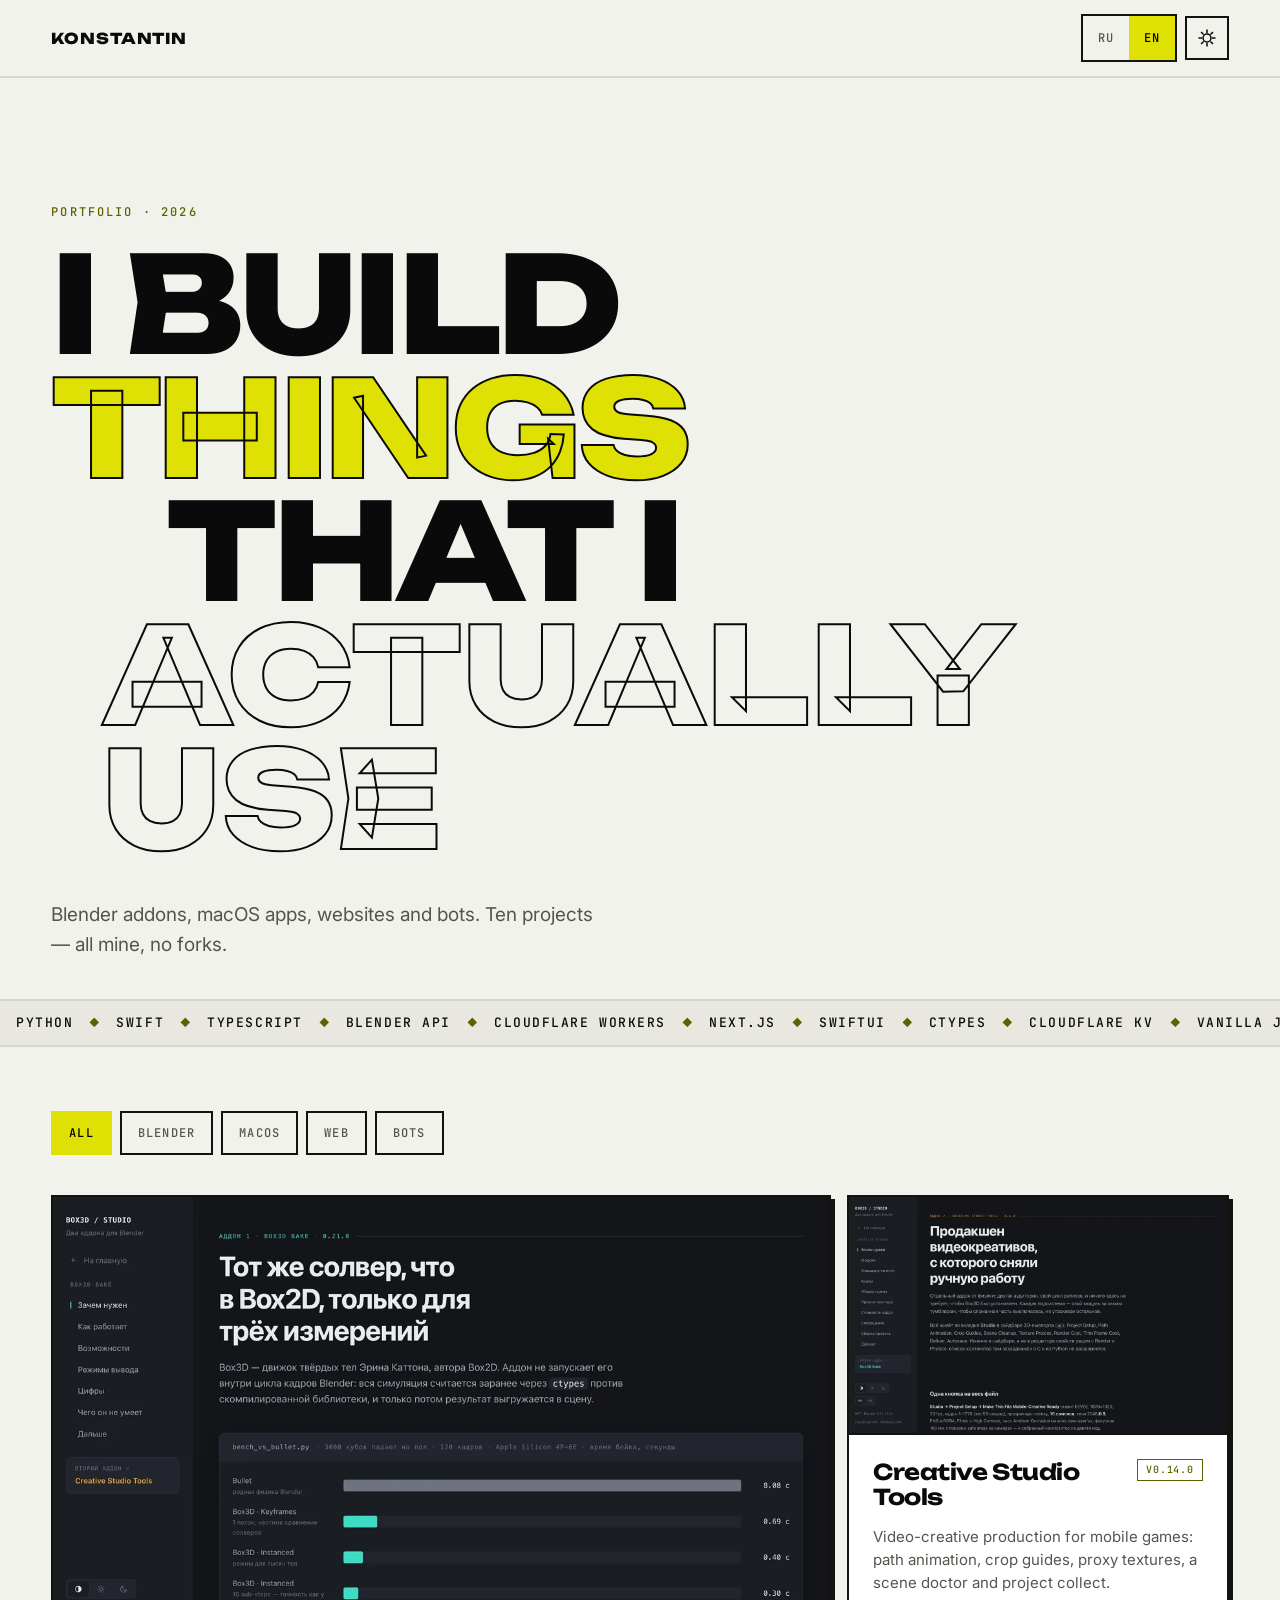
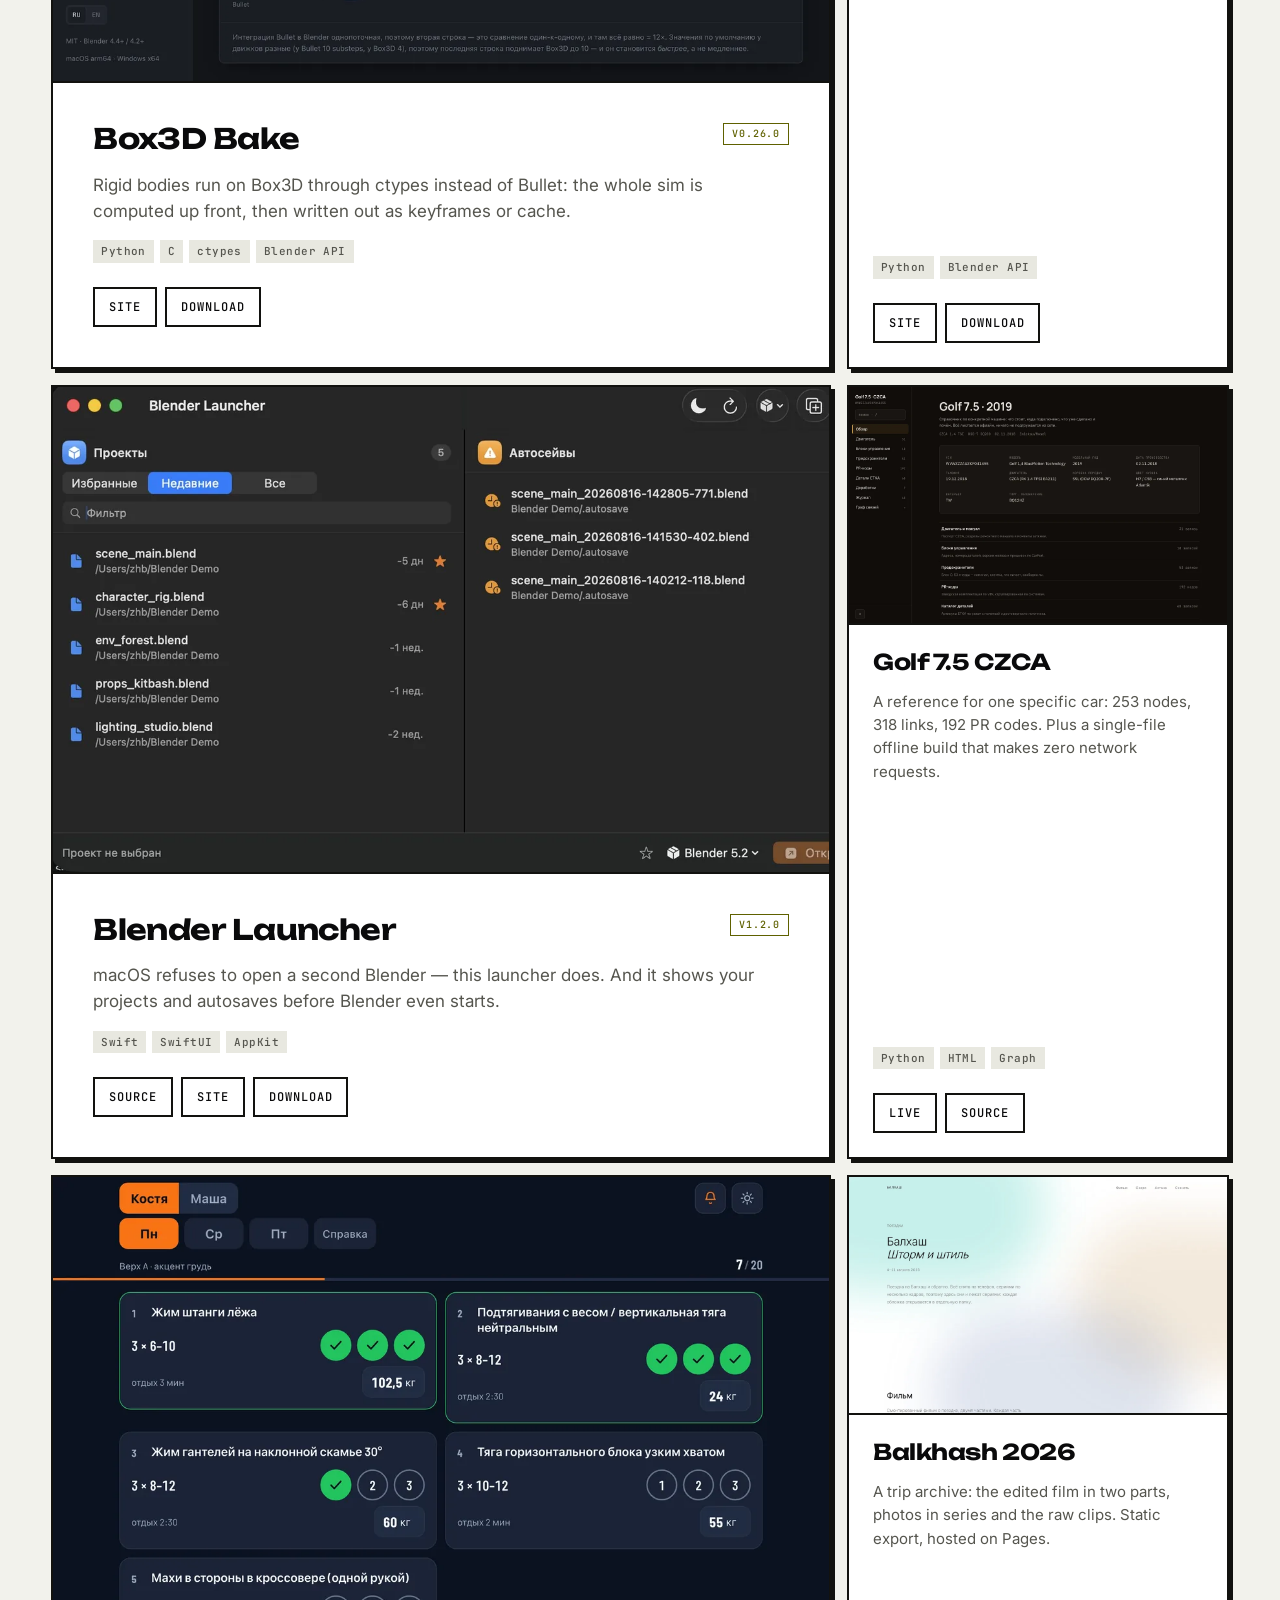
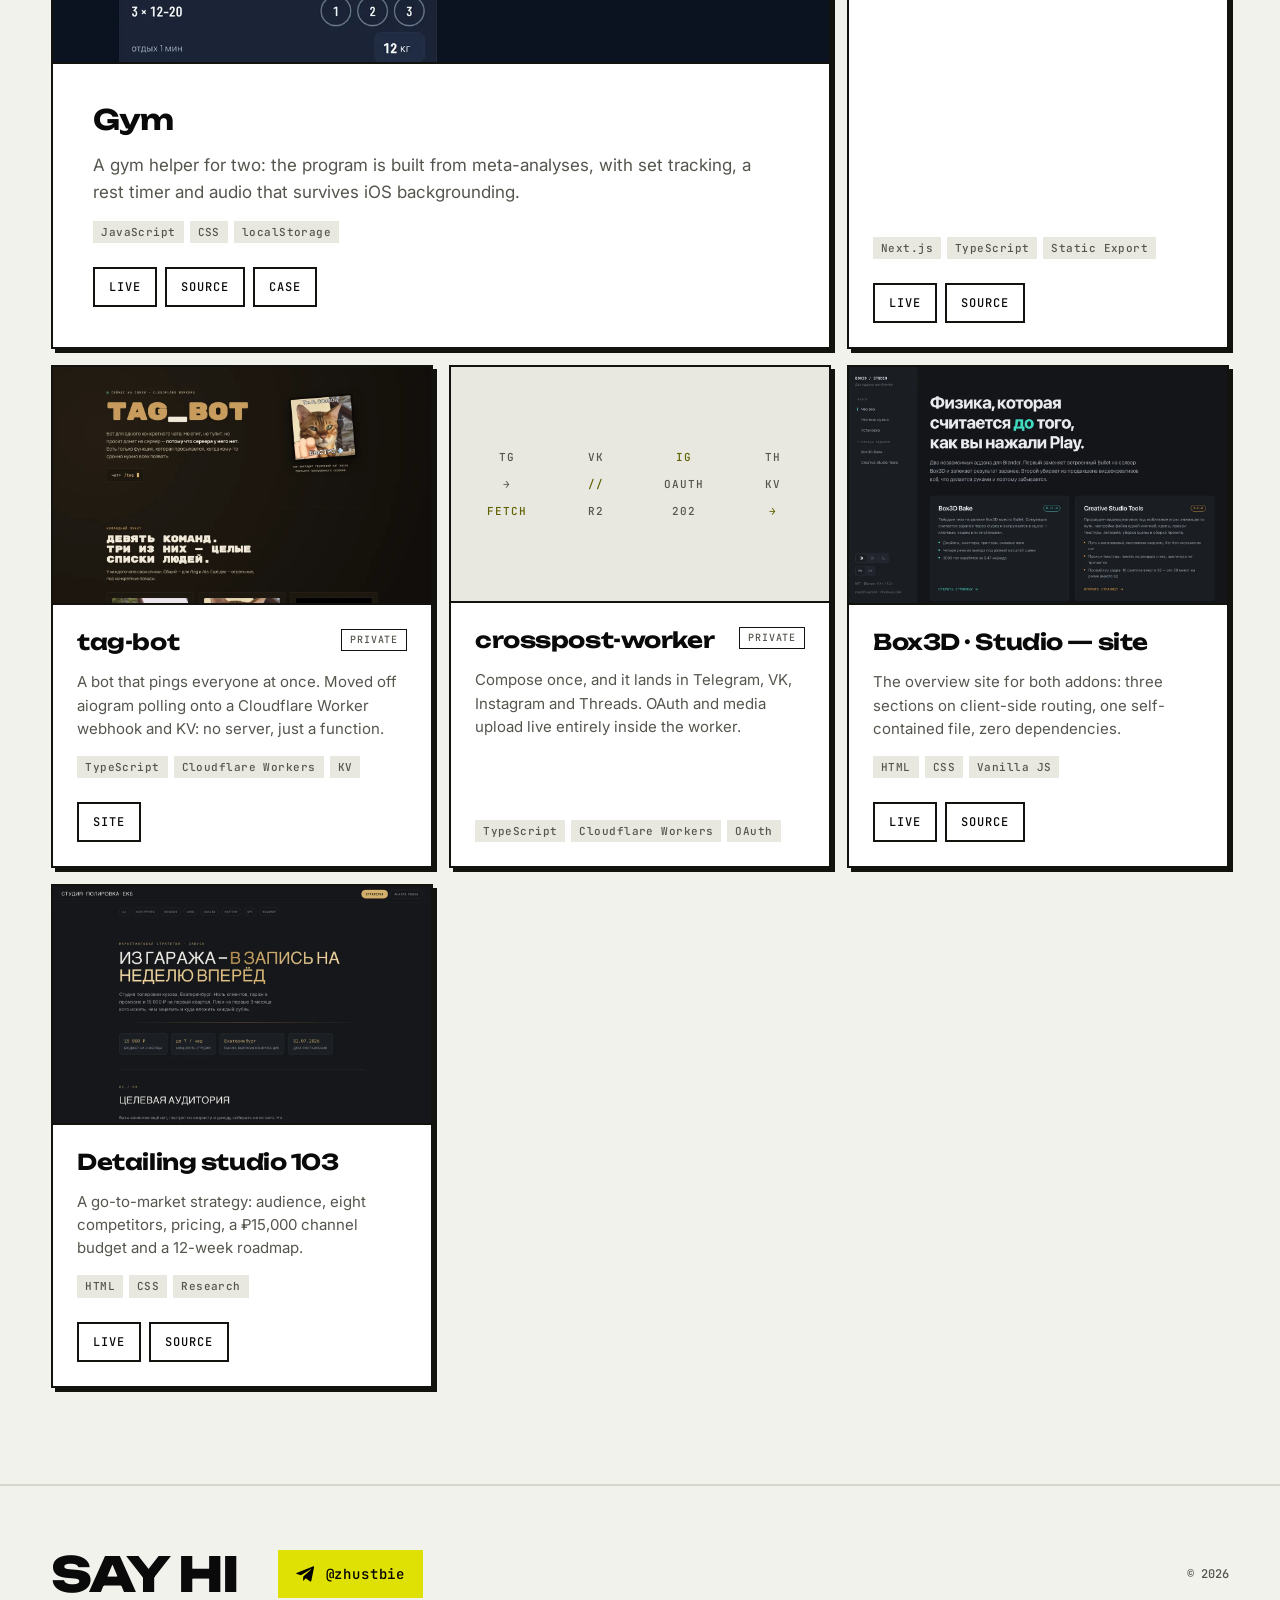
==== index.html @ 1ab397c9 "Портфолио: 10 своих проектов, две локали, две темы Статика без сборки. Карточки рендерятся build.py " ====
<!doctype html>
<html lang="ru" data-theme="dark">
<head>
<meta charset="utf-8">
<meta name="viewport" content="width=device-width, initial-scale=1">
<title>Константин — портфолио</title>
<meta name="description" content="Аддоны для Blender, приложения под macOS, сайты и боты.">
<meta name="color-scheme" content="dark light">
<meta property="og:title" content="Константин — портфолио">
<meta property="og:description" content="Аддоны для Blender, приложения под macOS, сайты и боты.">
<meta property="og:type" content="website">
<link rel="preconnect" href="https://fonts.googleapis.com">
<link rel="preconnect" href="https://fonts.gstatic.com" crossorigin>
<link rel="stylesheet" href="https://fonts.googleapis.com/css2?family=Inter:wght@400;500;600&family=JetBrains+Mono:wght@500&family=Unbounded:wght@700;800&display=swap">
<link rel="stylesheet" href="styles.css">
<link rel="icon" href="data:image/svg+xml,%3Csvg xmlns='http://www.w3.org/2000/svg' viewBox='0 0 32 32'%3E%3Crect width='32' height='32' fill='%23DFE104'/%3E%3Ctext x='16' y='24' font-family='monospace' font-size='22' font-weight='700' text-anchor='middle' fill='%23000'%3EK%3C/text%3E%3C/svg%3E">
<script>
  // Тему и язык ставим до первой отрисовки, чтобы не мигало.
  (function () {
    var d = document.documentElement;
    d.classList.add('js');
    try {
      var th = localStorage.getItem('theme');
      if (th === 'light' || th === 'dark') d.dataset.theme = th;
      else if (matchMedia('(prefers-color-scheme: light)').matches) d.dataset.theme = 'light';
      var lg = localStorage.getItem('lang');
      d.lang = (lg === 'en' || lg === 'ru') ? lg
        : ((navigator.language || 'ru').slice(0, 2) === 'ru' ? 'ru' : 'en');
    } catch (err) { /* приватный режим — остаёмся на дефолте */ }
    // Если app.js не доехал, снимаем .js и показываем всё как есть.
    setTimeout(function () {
      if (!d.classList.contains('ready')) d.classList.remove('js');
    }, 2500);
  })();
</script>
</head>
<body>
<a class="skip" href="#work" data-ru="К проектам" data-en="Skip to work">К проектам</a>

<header class="top">
  <a class="top__name" href="#top"><span data-ru="Константин" data-en="Konstantin">Константин</span></a>
  <div class="top__ctl">
    <div class="seg" role="group" aria-label="Язык / Language">
      <button type="button" class="seg__b" data-lang="ru" aria-pressed="true">RU</button>
      <button type="button" class="seg__b" data-lang="en" aria-pressed="false">EN</button>
    </div>
    <button type="button" class="icon-b" id="theme" aria-label="Сменить тему"
            data-label-ru="Сменить тему" data-label-en="Toggle theme">
      <svg viewBox="0 0 20 20" width="18" height="18" aria-hidden="true" focusable="false">
        <circle cx="10" cy="10" r="4.4" fill="none" stroke="currentColor" stroke-width="1.7"/>
        <path d="M10 1.4v2.2M10 16.4v2.2M1.4 10h2.2M16.4 10h2.2M4 4l1.6 1.6M14.4 14.4L16 16M16 4l-1.6 1.6M5.6 14.4L4 16"
              stroke="currentColor" stroke-width="1.7" stroke-linecap="square"/>
      </svg>
    </button>
  </div>
</header>

<main id="top">
  <section class="hero">
    <p class="hero__kicker" data-ru="Портфолио · 2026" data-en="Portfolio · 2026">Портфолио · 2026</p>
    <h1 class="hero__h">
      <span class="hero__l1" data-ru="Делаю" data-en="I build">Делаю</span>
      <span class="hero__l2" data-ru="штуки" data-en="things">штуки</span>
      <span class="hero__l3" data-ru="которые" data-en="that I">которые</span>
      <span class="hero__l4" data-ru="нужны мне" data-en="actually use">нужны мне</span>
    </h1>
    <p class="hero__sub"
       data-ru="Аддоны для Blender, приложения под macOS, сайты и боты. Десять проектов — всё своё, без форков."
       data-en="Blender addons, macOS apps, websites and bots. Ten projects — all mine, no forks.">
      Аддоны для Blender, приложения под macOS, сайты и боты. Десять проектов — всё своё, без форков.
    </p>
  </section>

  <div class="marquee" aria-hidden="true">
    <div class="marquee__row"><div class="marquee__grp"><span>Python</span><i aria-hidden="true">◆</i><span>Swift</span><i aria-hidden="true">◆</i><span>TypeScript</span><i aria-hidden="true">◆</i><span>Blender API</span><i aria-hidden="true">◆</i><span>Cloudflare Workers</span><i aria-hidden="true">◆</i><span>Next.js</span><i aria-hidden="true">◆</i><span>SwiftUI</span><i aria-hidden="true">◆</i><span>ctypes</span><i aria-hidden="true">◆</i><span>Cloudflare KV</span><i aria-hidden="true">◆</i><span>Vanilla JS</span><i aria-hidden="true">◆</i></div><div class="marquee__grp"><span>Python</span><i aria-hidden="true">◆</i><span>Swift</span><i aria-hidden="true">◆</i><span>TypeScript</span><i aria-hidden="true">◆</i><span>Blender API</span><i aria-hidden="true">◆</i><span>Cloudflare Workers</span><i aria-hidden="true">◆</i><span>Next.js</span><i aria-hidden="true">◆</i><span>SwiftUI</span><i aria-hidden="true">◆</i><span>ctypes</span><i aria-hidden="true">◆</i><span>Cloudflare KV</span><i aria-hidden="true">◆</i><span>Vanilla JS</span><i aria-hidden="true">◆</i></div></div>
  </div>

  <section id="work" class="work">
    <div class="chips" role="tablist" aria-label="Фильтр проектов">
<button class="chip" type="button" role="tab" aria-selected="true" data-filter="all" data-ru="Все" data-en="All">Все</button>
<button class="chip" type="button" role="tab" aria-selected="false" data-filter="blender" data-ru="Blender" data-en="Blender">Blender</button>
<button class="chip" type="button" role="tab" aria-selected="false" data-filter="macos" data-ru="macOS" data-en="macOS">macOS</button>
<button class="chip" type="button" role="tab" aria-selected="false" data-filter="web" data-ru="Веб" data-en="Web">Веб</button>
<button class="chip" type="button" role="tab" aria-selected="false" data-filter="bots" data-ru="Боты" data-en="Bots">Боты</button>
    </div>
    <div class="grid" id="grid">
<article class="card card--big" data-cat="blender" style="--i:0">
<div class="card__shot"><img src="img/box3d.webp" width="1200" height="750" loading="eager" decoding="async" alt="Раздел Box3D Bake на сайте аддонов: бенчмарк против Bullet" data-alt-ru="Раздел Box3D Bake на сайте аддонов: бенчмарк против Bullet" data-alt-en="Box3D Bake section of the addon site: benchmark against Bullet"></div>
<div class="card__body">
<div class="card__head">
<h3 class="card__title">Box3D Bake</h3>
<div class="card__badges"><span class="badge badge--ver">v0.26.0</span></div>
</div>
<p class="card__desc" data-ru="Твёрдые тела считает Box3D через ctypes, а не Bullet: вся симуляция прогоняется заранее и ложится в сцену ключами или кэшем." data-en="Rigid bodies run on Box3D through ctypes instead of Bullet: the whole sim is computed up front, then written out as keyframes or cache.">Твёрдые тела считает Box3D через ctypes, а не Bullet: вся симуляция прогоняется заранее и ложится в сцену ключами или кэшем.</p>
<ul class="tags"><li>Python</li><li>C</li><li>ctypes</li><li>Blender API</li></ul>
<ul class="links"><li><a class="lnk" href="https://justbelieve9.github.io/box3d-studio-site/#/box3d" target="_blank" rel="noopener" data-ru="Сайт" data-en="Site">Сайт<svg viewBox="0 0 12 12" width="11" height="11" aria-hidden="true" focusable="false"><path d="M3 9L9 3M9 3H4.2M9 3v4.8" fill="none" stroke="currentColor" stroke-width="1.6" stroke-linecap="square"/></svg></a></li><li><a class="lnk" href="https://github.com/JustBelieve9/box3d-bake-releases/releases/latest" target="_blank" rel="noopener" data-ru="Скачать" data-en="Download">Скачать<svg viewBox="0 0 12 12" width="11" height="11" aria-hidden="true" focusable="false"><path d="M3 9L9 3M9 3H4.2M9 3v4.8" fill="none" stroke="currentColor" stroke-width="1.6" stroke-linecap="square"/></svg></a></li></ul>
</div></article>
<article class="card" data-cat="blender" style="--i:1">
<div class="card__shot"><img src="img/studio.webp" width="1200" height="750" loading="eager" decoding="async" alt="Раздел Creative Studio Tools на сайте аддонов" data-alt-ru="Раздел Creative Studio Tools на сайте аддонов" data-alt-en="Creative Studio Tools section of the addon site"></div>
<div class="card__body">
<div class="card__head">
<h3 class="card__title">Creative Studio Tools</h3>
<div class="card__badges"><span class="badge badge--ver">v0.14.0</span></div>
</div>
<p class="card__desc" data-ru="Продакшен видеокреативов под мобильные игры: анимация по пути, направляющие кропов, прокси-текстуры, доктор сцены, сборка проекта." data-en="Video-creative production for mobile games: path animation, crop guides, proxy textures, a scene doctor and project collect.">Продакшен видеокреативов под мобильные игры: анимация по пути, направляющие кропов, прокси-текстуры, доктор сцены, сборка проекта.</p>
<ul class="tags"><li>Python</li><li>Blender API</li></ul>
<ul class="links"><li><a class="lnk" href="https://justbelieve9.github.io/box3d-studio-site/#/studio" target="_blank" rel="noopener" data-ru="Сайт" data-en="Site">Сайт<svg viewBox="0 0 12 12" width="11" height="11" aria-hidden="true" focusable="false"><path d="M3 9L9 3M9 3H4.2M9 3v4.8" fill="none" stroke="currentColor" stroke-width="1.6" stroke-linecap="square"/></svg></a></li><li><a class="lnk" href="https://github.com/JustBelieve9/creative-studio-releases/releases/latest" target="_blank" rel="noopener" data-ru="Скачать" data-en="Download">Скачать<svg viewBox="0 0 12 12" width="11" height="11" aria-hidden="true" focusable="false"><path d="M3 9L9 3M9 3H4.2M9 3v4.8" fill="none" stroke="currentColor" stroke-width="1.6" stroke-linecap="square"/></svg></a></li></ul>
</div></article>
<article class="card card--big" data-cat="macos" style="--i:2">
<div class="card__shot"><img src="img/launcher.webp" width="1200" height="750" loading="lazy" decoding="async" alt="Окно Blender Launcher: слева проекты, справа автосейвы" data-alt-ru="Окно Blender Launcher: слева проекты, справа автосейвы" data-alt-en="Blender Launcher window: projects on the left, autosaves on the right"></div>
<div class="card__body">
<div class="card__head">
<h3 class="card__title">Blender Launcher</h3>
<div class="card__badges"><span class="badge badge--ver">v1.2.0</span></div>
</div>
<p class="card__desc" data-ru="macOS не открывает второй Blender — этот лаунчер открывает. И показывает проекты с автосейвами ещё до запуска." data-en="macOS refuses to open a second Blender — this launcher does. And it shows your projects and autosaves before Blender even starts.">macOS не открывает второй Blender — этот лаунчер открывает. И показывает проекты с автосейвами ещё до запуска.</p>
<ul class="tags"><li>Swift</li><li>SwiftUI</li><li>AppKit</li></ul>
<ul class="links"><li><a class="lnk" href="https://github.com/JustBelieve9/blender-launcher" target="_blank" rel="noopener" data-ru="Код" data-en="Source">Код<svg viewBox="0 0 12 12" width="11" height="11" aria-hidden="true" focusable="false"><path d="M3 9L9 3M9 3H4.2M9 3v4.8" fill="none" stroke="currentColor" stroke-width="1.6" stroke-linecap="square"/></svg></a></li><li><a class="lnk" href="https://justbelieve9.github.io/blender-launcher/" target="_blank" rel="noopener" data-ru="Сайт" data-en="Site">Сайт<svg viewBox="0 0 12 12" width="11" height="11" aria-hidden="true" focusable="false"><path d="M3 9L9 3M9 3H4.2M9 3v4.8" fill="none" stroke="currentColor" stroke-width="1.6" stroke-linecap="square"/></svg></a></li><li><a class="lnk" href="https://github.com/JustBelieve9/blender-launcher/releases/latest" target="_blank" rel="noopener" data-ru="Скачать" data-en="Download">Скачать<svg viewBox="0 0 12 12" width="11" height="11" aria-hidden="true" focusable="false"><path d="M3 9L9 3M9 3H4.2M9 3v4.8" fill="none" stroke="currentColor" stroke-width="1.6" stroke-linecap="square"/></svg></a></li></ul>
</div></article>
<article class="card card--big" data-cat="web" style="--i:3">
<div class="card__shot"><img src="img/gym.webp" width="1200" height="750" loading="lazy" decoding="async" alt="Приложение «Тренировка»: список упражнений и таймер отдыха" data-alt-ru="Приложение «Тренировка»: список упражнений и таймер отдыха" data-alt-en="The Gym app: exercise list and rest timer"></div>
<div class="card__body">
<div class="card__head">
<h3 class="card__title" data-ru="Тренировка" data-en="Gym">Тренировка</h3>
</div>
<p class="card__desc" data-ru="Помощник в зале на двоих: программа собрана по метаанализам, отметка подходов, таймер отдыха и звук, который не глохнет в фоне на iOS." data-en="A gym helper for two: the program is built from meta-analyses, with set tracking, a rest timer and audio that survives iOS backgrounding.">Помощник в зале на двоих: программа собрана по метаанализам, отметка подходов, таймер отдыха и звук, который не глохнет в фоне на iOS.</p>
<ul class="tags"><li>JavaScript</li><li>CSS</li><li>localStorage</li></ul>
<ul class="links"><li><a class="lnk" href="https://justbelieve9.github.io/gym/" target="_blank" rel="noopener" data-ru="Демо" data-en="Live">Демо<svg viewBox="0 0 12 12" width="11" height="11" aria-hidden="true" focusable="false"><path d="M3 9L9 3M9 3H4.2M9 3v4.8" fill="none" stroke="currentColor" stroke-width="1.6" stroke-linecap="square"/></svg></a></li><li><a class="lnk" href="https://github.com/JustBelieve9/gym" target="_blank" rel="noopener" data-ru="Код" data-en="Source">Код<svg viewBox="0 0 12 12" width="11" height="11" aria-hidden="true" focusable="false"><path d="M3 9L9 3M9 3H4.2M9 3v4.8" fill="none" stroke="currentColor" stroke-width="1.6" stroke-linecap="square"/></svg></a></li><li><a class="lnk" href="https://justbelieve9.github.io/gym-case/" target="_blank" rel="noopener" data-ru="Кейс" data-en="Case">Кейс<svg viewBox="0 0 12 12" width="11" height="11" aria-hidden="true" focusable="false"><path d="M3 9L9 3M9 3H4.2M9 3v4.8" fill="none" stroke="currentColor" stroke-width="1.6" stroke-linecap="square"/></svg></a></li></ul>
</div></article>
<article class="card" data-cat="web" style="--i:4">
<div class="card__shot"><img src="img/golf.webp" width="1200" height="750" loading="lazy" decoding="async" alt="Справочник Golf 7.5: обзор машины и разделы" data-alt-ru="Справочник Golf 7.5: обзор машины и разделы" data-alt-en="Golf 7.5 reference: car overview and sections"></div>
<div class="card__body">
<div class="card__head">
<h3 class="card__title">Golf 7.5 CZCA</h3>
</div>
<p class="card__desc" data-ru="Справочник по одной конкретной машине: 253 узла, 318 связей, 192 PR-кода. Плюс офлайн-версия одним файлом, без единого запроса в сеть." data-en="A reference for one specific car: 253 nodes, 318 links, 192 PR codes. Plus a single-file offline build that makes zero network requests.">Справочник по одной конкретной машине: 253 узла, 318 связей, 192 PR-кода. Плюс офлайн-версия одним файлом, без единого запроса в сеть.</p>
<ul class="tags"><li>Python</li><li>HTML</li><li>Graph</li></ul>
<ul class="links"><li><a class="lnk" href="https://justbelieve9.github.io/golfik_map/" target="_blank" rel="noopener" data-ru="Демо" data-en="Live">Демо<svg viewBox="0 0 12 12" width="11" height="11" aria-hidden="true" focusable="false"><path d="M3 9L9 3M9 3H4.2M9 3v4.8" fill="none" stroke="currentColor" stroke-width="1.6" stroke-linecap="square"/></svg></a></li><li><a class="lnk" href="https://github.com/JustBelieve9/golfik_map" target="_blank" rel="noopener" data-ru="Код" data-en="Source">Код<svg viewBox="0 0 12 12" width="11" height="11" aria-hidden="true" focusable="false"><path d="M3 9L9 3M9 3H4.2M9 3v4.8" fill="none" stroke="currentColor" stroke-width="1.6" stroke-linecap="square"/></svg></a></li></ul>
</div></article>
<article class="card" data-cat="web" style="--i:5">
<div class="card__shot"><img src="img/balhash.webp" width="1200" height="750" loading="lazy" decoding="async" alt="Сайт-архив поездки на Балхаш" data-alt-ru="Сайт-архив поездки на Балхаш" data-alt-en="The Balkhash trip archive site"></div>
<div class="card__body">
<div class="card__head">
<h3 class="card__title" data-ru="Балхаш 2026" data-en="Balkhash 2026">Балхаш 2026</h3>
</div>
<p class="card__desc" data-ru="Архив поездки: смонтированный фильм двумя частями, фотографии сериями и исходные клипы. Статический экспорт, живёт на Pages." data-en="A trip archive: the edited film in two parts, photos in series and the raw clips. Static export, hosted on Pages.">Архив поездки: смонтированный фильм двумя частями, фотографии сериями и исходные клипы. Статический экспорт, живёт на Pages.</p>
<ul class="tags"><li>Next.js</li><li>TypeScript</li><li>Static Export</li></ul>
<ul class="links"><li><a class="lnk" href="https://justbelieve9.github.io/balhash/" target="_blank" rel="noopener" data-ru="Демо" data-en="Live">Демо<svg viewBox="0 0 12 12" width="11" height="11" aria-hidden="true" focusable="false"><path d="M3 9L9 3M9 3H4.2M9 3v4.8" fill="none" stroke="currentColor" stroke-width="1.6" stroke-linecap="square"/></svg></a></li><li><a class="lnk" href="https://github.com/JustBelieve9/balhash" target="_blank" rel="noopener" data-ru="Код" data-en="Source">Код<svg viewBox="0 0 12 12" width="11" height="11" aria-hidden="true" focusable="false"><path d="M3 9L9 3M9 3H4.2M9 3v4.8" fill="none" stroke="currentColor" stroke-width="1.6" stroke-linecap="square"/></svg></a></li></ul>
</div></article>
<article class="card" data-cat="bots" style="--i:6">
<div class="card__shot"><img src="img/tagbot.webp" width="1200" height="750" loading="lazy" decoding="async" alt="Страница tag-bot: описание команд бота" data-alt-ru="Страница tag-bot: описание команд бота" data-alt-en="The tag-bot page: bot command overview"></div>
<div class="card__body">
<div class="card__head">
<h3 class="card__title">tag-bot</h3>
<div class="card__badges"><span class="badge badge--priv" data-ru="приватный" data-en="private">приватный</span></div>
</div>
<p class="card__desc" data-ru="Бот, который зовёт всех разом. Переехал с aiogram-поллинга на webhook Cloudflare Worker и KV: сервера нет, есть функция." data-en="A bot that pings everyone at once. Moved off aiogram polling onto a Cloudflare Worker webhook and KV: no server, just a function.">Бот, который зовёт всех разом. Переехал с aiogram-поллинга на webhook Cloudflare Worker и KV: сервера нет, есть функция.</p>
<ul class="tags"><li>TypeScript</li><li>Cloudflare Workers</li><li>KV</li></ul>
<ul class="links"><li><a class="lnk" href="https://justbelieve9.github.io/tag-bot-site/" target="_blank" rel="noopener" data-ru="Сайт" data-en="Site">Сайт<svg viewBox="0 0 12 12" width="11" height="11" aria-hidden="true" focusable="false"><path d="M3 9L9 3M9 3H4.2M9 3v4.8" fill="none" stroke="currentColor" stroke-width="1.6" stroke-linecap="square"/></svg></a></li></ul>
</div></article>
<article class="card" data-cat="bots" style="--i:7">
<div class="card__shot card__shot--blank"><div class="glyphs"><span aria-hidden="true">TG</span><span aria-hidden="true">VK</span><span aria-hidden="true">IG</span><span aria-hidden="true">TH</span><span aria-hidden="true">→</span><span aria-hidden="true">//</span><span aria-hidden="true">OAuth</span><span aria-hidden="true">KV</span><span aria-hidden="true">fetch</span><span aria-hidden="true">R2</span><span aria-hidden="true">202</span><span aria-hidden="true">→</span></div></div>
<div class="card__body">
<div class="card__head">
<h3 class="card__title">crosspost-worker</h3>
<div class="card__badges"><span class="badge badge--priv" data-ru="приватный" data-en="private">приватный</span></div>
</div>
<p class="card__desc" data-ru="Написал один раз — ушло в Telegram, VK, Instagram и Threads. OAuth и загрузка медиа целиком внутри воркера." data-en="Compose once, and it lands in Telegram, VK, Instagram and Threads. OAuth and media upload live entirely inside the worker.">Написал один раз — ушло в Telegram, VK, Instagram и Threads. OAuth и загрузка медиа целиком внутри воркера.</p>
<ul class="tags"><li>TypeScript</li><li>Cloudflare Workers</li><li>OAuth</li></ul>
</div></article>
<article class="card" data-cat="web" style="--i:8">
<div class="card__shot"><img src="img/studiosite.webp" width="1200" height="750" loading="lazy" decoding="async" alt="Главная сайта двух Blender-аддонов" data-alt-ru="Главная сайта двух Blender-аддонов" data-alt-en="Home page of the two-addon site"></div>
<div class="card__body">
<div class="card__head">
<h3 class="card__title" data-ru="Box3D · Studio — сайт" data-en="Box3D · Studio — site">Box3D · Studio — сайт</h3>
</div>
<p class="card__desc" data-ru="Обзорный сайт обоих аддонов: три раздела на клиентском роутинге, один самодостаточный файл, ноль зависимостей." data-en="The overview site for both addons: three sections on client-side routing, one self-contained file, zero dependencies.">Обзорный сайт обоих аддонов: три раздела на клиентском роутинге, один самодостаточный файл, ноль зависимостей.</p>
<ul class="tags"><li>HTML</li><li>CSS</li><li>Vanilla JS</li></ul>
<ul class="links"><li><a class="lnk" href="https://justbelieve9.github.io/box3d-studio-site/" target="_blank" rel="noopener" data-ru="Демо" data-en="Live">Демо<svg viewBox="0 0 12 12" width="11" height="11" aria-hidden="true" focusable="false"><path d="M3 9L9 3M9 3H4.2M9 3v4.8" fill="none" stroke="currentColor" stroke-width="1.6" stroke-linecap="square"/></svg></a></li><li><a class="lnk" href="https://github.com/JustBelieve9/box3d-studio-site" target="_blank" rel="noopener" data-ru="Код" data-en="Source">Код<svg viewBox="0 0 12 12" width="11" height="11" aria-hidden="true" focusable="false"><path d="M3 9L9 3M9 3H4.2M9 3v4.8" fill="none" stroke="currentColor" stroke-width="1.6" stroke-linecap="square"/></svg></a></li></ul>
</div></article>
<article class="card" data-cat="web" style="--i:9">
<div class="card__shot"><img src="img/studio103.webp" width="1200" height="750" loading="lazy" decoding="async" alt="Страница со стратегией студии полировки кузова" data-alt-ru="Страница со стратегией студии полировки кузова" data-alt-en="Strategy page for a car detailing studio"></div>
<div class="card__body">
<div class="card__head">
<h3 class="card__title" data-ru="Студия полировки 103" data-en="Detailing studio 103">Студия полировки 103</h3>
</div>
<p class="card__desc" data-ru="Стратегия выхода на рынок: аудитория, восемь конкурентов, прайс, каналы на 15 000 ₽ и дорожная карта на 12 недель." data-en="A go-to-market strategy: audience, eight competitors, pricing, a ₽15,000 channel budget and a 12-week roadmap.">Стратегия выхода на рынок: аудитория, восемь конкурентов, прайс, каналы на 15 000 ₽ и дорожная карта на 12 недель.</p>
<ul class="tags"><li>HTML</li><li>CSS</li><li>Research</li></ul>
<ul class="links"><li><a class="lnk" href="https://justbelieve9.github.io/103_studio_plan/" target="_blank" rel="noopener" data-ru="Демо" data-en="Live">Демо<svg viewBox="0 0 12 12" width="11" height="11" aria-hidden="true" focusable="false"><path d="M3 9L9 3M9 3H4.2M9 3v4.8" fill="none" stroke="currentColor" stroke-width="1.6" stroke-linecap="square"/></svg></a></li><li><a class="lnk" href="https://github.com/JustBelieve9/103_studio_plan" target="_blank" rel="noopener" data-ru="Код" data-en="Source">Код<svg viewBox="0 0 12 12" width="11" height="11" aria-hidden="true" focusable="false"><path d="M3 9L9 3M9 3H4.2M9 3v4.8" fill="none" stroke="currentColor" stroke-width="1.6" stroke-linecap="square"/></svg></a></li></ul>
</div></article>
    </div>
    <p class="empty" id="empty" hidden data-ru="Здесь пусто." data-en="Nothing here.">Здесь пусто.</p>
  </section>
</main>

<footer class="foot">
  <p class="foot__t" data-ru="Написать" data-en="Say hi">Написать</p>
  <a class="foot__tg" href="https://t.me/zhustbie" target="_blank" rel="noopener">
    <svg viewBox="0 0 24 24" width="20" height="20" aria-hidden="true" focusable="false">
      <path d="M21.6 4.3 18.4 20c-.24 1.06-.87 1.32-1.77.82l-4.9-3.6-2.36 2.27c-.26.26-.48.48-.99.48l.35-5 9.1-8.22c.4-.35-.09-.55-.62-.2L5.96 13.63l-4.84-1.5c-1.05-.33-1.07-1.05.22-1.56L20.24 2.9c.88-.32 1.65.2 1.36 1.4Z" fill="currentColor"/>
    </svg>
    <span>@zhustbie</span>
  </a>
  <p class="foot__c">© 2026</p>
</footer>

<script src="app.js" defer></script>
</body>
</html>
---- styles.css ----
/* Токены. Тёмная — база, светлая перекрывает по data-theme. */
:root {
  --bg: #0A0A0B;
  --bg-2: #101012;
  --fg: #F4F4F0;
  --muted: #9A9A93;
  --card: #131315;
  --border: #2B2B30;
  --line: #1E1E22;
  --accent: #DFE104;        /* заливки, рамки, обводка */
  --accent-ink: #DFE104;    /* акцент как текст — на светлой теме темнеет */
  --on-accent: #000000;
  --shadow: none;

  --sp-1: 8px;  --sp-2: 16px; --sp-3: 24px;
  --sp-4: 40px; --sp-5: 64px; --sp-6: 96px;

  --f-disp: "Unbounded", "Inter", system-ui, sans-serif;
  --f-body: "Inter", system-ui, -apple-system, "Segoe UI", sans-serif;
  --f-mono: "JetBrains Mono", ui-monospace, "SF Mono", Menlo, monospace;

  --t: 120ms cubic-bezier(.2, .7, .3, 1);
}

[data-theme="light"] {
  --bg: #F2F2EC;
  --bg-2: #E8E8E0;
  --fg: #0A0A0B;
  --muted: #55554E;
  --card: #FFFFFF;
  --border: #12120F;
  --line: #D6D6CC;
  --accent-ink: #5F6100;  /* 5.8:1 на #F2F2EC */
  --shadow: 4px 4px 0 var(--border);
}

*, *::before, *::after { box-sizing: border-box; }

html { scroll-behavior: smooth; }

body {
  margin: 0;
  background: var(--bg);
  color: var(--fg);
  font: 400 16px/1.55 var(--f-body);
  -webkit-font-smoothing: antialiased;
  overflow-x: hidden;
}

img { max-width: 100%; display: block; }
ul { list-style: none; margin: 0; padding: 0; }

:where(a, button):focus-visible {
  outline: 3px solid var(--accent);
  outline-offset: 3px;
}

.skip {
  position: absolute; left: -9999px; top: 0; z-index: 50;
  background: var(--accent); color: var(--on-accent);
  padding: 12px 20px; font-weight: 600; text-decoration: none;
}
.skip:focus { left: 0; }

/* ── Шапка ───────────────────────────────────────────── */
.top {
  position: sticky; top: 0; z-index: 30;
  display: flex; align-items: center; justify-content: space-between;
  gap: var(--sp-2);
  padding: 14px clamp(16px, 4vw, 56px);
  background: color-mix(in srgb, var(--bg) 88%, transparent);
  backdrop-filter: blur(14px);
  border-bottom: 2px solid var(--line);
}

.top__name {
  font: 800 15px/1 var(--f-disp);
  letter-spacing: .06em; text-transform: uppercase;
  color: inherit; text-decoration: none;
  padding: 8px 0;
}
.top__name:hover { color: var(--accent); }

.top__ctl { display: flex; align-items: center; gap: var(--sp-1); }

.seg { display: flex; border: 2px solid var(--border); }
.seg__b {
  min-width: 46px; min-height: 44px; padding: 0 12px;
  border: 0; background: transparent; color: var(--muted);
  font: 500 12px/1 var(--f-mono); letter-spacing: .08em;
  cursor: pointer; transition: background var(--t), color var(--t);
}
.seg__b[aria-pressed="true"] { background: var(--accent); color: var(--on-accent); }
.seg__b:not([aria-pressed="true"]):hover { color: var(--fg); }

.icon-b {
  display: grid; place-items: center;
  width: 44px; height: 44px;
  border: 2px solid var(--border); background: transparent; color: var(--fg);
  cursor: pointer; transition: background var(--t), color var(--t), border-color var(--t);
}
.icon-b:hover { background: var(--accent); color: var(--on-accent); border-color: var(--accent); }

/* ── Герой ───────────────────────────────────────────── */
.hero {
  padding: clamp(48px, 11vw, 128px) clamp(16px, 4vw, 56px) var(--sp-4);
  max-width: 1440px; margin: 0 auto;
}

.hero__kicker {
  margin: 0 0 var(--sp-3);
  font: 500 12px/1 var(--f-mono);
  letter-spacing: .18em; text-transform: uppercase; color: var(--accent-ink);
}

.hero__h {
  margin: 0;
  font: 800 clamp(2.6rem, 10.5vw, 8.4rem)/0.92 var(--f-disp);
  letter-spacing: -.035em;
  text-transform: uppercase;
  display: flex; flex-direction: column;
}
.hero__h > span { display: block; }
.hero__l2 { color: var(--accent); }
[data-theme="light"] .hero__l2 { -webkit-text-stroke: 2px var(--fg); }
.hero__l3 { padding-left: clamp(24px, 9vw, 180px); }
.hero__l4 {
  padding-left: clamp(12px, 4vw, 80px);
  letter-spacing: 0;
  -webkit-text-stroke: 2px var(--fg);
  color: transparent;
}

.hero__sub {
  margin: var(--sp-4) 0 0;
  max-width: 46ch;
  font-size: clamp(15px, 1.5vw, 19px);
  color: var(--muted);
}

/* ── Бегущая строка ──────────────────────────────────── */
.marquee {
  border-block: 2px solid var(--line);
  overflow: hidden;
  padding: 14px 0;
  background: var(--bg-2);
}
.marquee__row { display: flex; width: max-content; animation: slide 42s linear infinite; }
.marquee__grp { display: flex; align-items: center; }
.marquee__grp span {
  font: 500 13px/1 var(--f-mono);
  letter-spacing: .12em; text-transform: uppercase;
  white-space: nowrap; padding: 0 var(--sp-2);
}
.marquee__grp i { color: var(--accent-ink); font-style: normal; font-size: 10px; }
@keyframes slide { to { transform: translateX(-50%); } }

/* ── Фильтры ─────────────────────────────────────────── */
.work {
  padding: var(--sp-5) clamp(16px, 4vw, 56px) var(--sp-6);
  max-width: 1440px; margin: 0 auto;
}

.chips { display: flex; flex-wrap: wrap; gap: var(--sp-1); margin-bottom: var(--sp-4); }

.chip {
  min-height: 44px; padding: 0 var(--sp-2);
  border: 2px solid var(--border); background: transparent; color: var(--muted);
  font: 500 12px/1 var(--f-mono); letter-spacing: .1em; text-transform: uppercase;
  cursor: pointer;
  transition: background var(--t), color var(--t), border-color var(--t);
}
.chip:hover { color: var(--fg); border-color: var(--fg); }
.chip[aria-selected="true"] {
  background: var(--accent); border-color: var(--accent); color: var(--on-accent);
}

/* ── Сетка проектов ──────────────────────────────────── */
.grid {
  display: grid;
  gap: var(--sp-2);
  grid-template-columns: repeat(auto-fill, minmax(320px, 1fr));
  grid-auto-flow: dense;
}

.card {
  display: flex; flex-direction: column;
  border: 2px solid var(--border);
  background: var(--card);
  box-shadow: var(--shadow);
  transition: border-color var(--t), transform var(--t), box-shadow var(--t);
}
.card:hover { border-color: var(--accent); }

.card__shot {
  overflow: hidden;
  border-bottom: 2px solid var(--border);
  background: var(--bg-2);
  transition: border-color var(--t);
}
.card:hover .card__shot { border-color: var(--accent); }
.card__shot img {
  width: 100%; height: auto; aspect-ratio: 16 / 10; object-fit: cover; object-position: top left;
  transition: transform 300ms cubic-bezier(.2, .7, .3, 1);
}
.card:hover .card__shot img { transform: scale(1.035); }

/* Карточка без скриншота — типографский блок, а не выдуманное превью. */
.card__shot--blank { aspect-ratio: 16 / 10; display: grid; place-items: center; padding: var(--sp-2); }
.glyphs {
  display: grid; grid-template-columns: repeat(4, 1fr);
  gap: var(--sp-2) var(--sp-1); width: 100%;
  font: 500 11px/1 var(--f-mono); letter-spacing: .1em;
  color: var(--muted); text-align: center; text-transform: uppercase;
}
.glyphs span:nth-child(3n) { color: var(--accent-ink); }

.card__body {
  display: flex; flex-direction: column; gap: var(--sp-2);
  padding: var(--sp-3); flex: 1;
}

.card__head { display: flex; align-items: flex-start; justify-content: space-between; gap: var(--sp-2); }

.card__title {
  margin: 0;
  font: 700 clamp(18px, 1.7vw, 22px)/1.15 var(--f-disp);
  letter-spacing: -.02em;
}

.card__badges { display: flex; flex-wrap: wrap; gap: 6px; flex-shrink: 0; }
.badge {
  padding: 4px 8px;
  font: 500 10px/1.2 var(--f-mono); letter-spacing: .08em; text-transform: uppercase;
  border: 1px solid var(--border); color: var(--muted); white-space: nowrap;
}
.badge--ver { border-color: var(--accent-ink); color: var(--accent-ink); }

.card__desc { margin: 0; color: var(--muted); font-size: 15px; }

.tags { display: flex; flex-wrap: wrap; gap: 6px; margin-top: auto; }
.tags li {
  padding: 4px 8px; background: var(--bg-2);
  font: 500 11px/1.3 var(--f-mono); letter-spacing: .04em; color: var(--muted);
}

.links { display: flex; flex-wrap: wrap; gap: var(--sp-1); padding-top: var(--sp-1); }
.lnk {
  display: inline-flex; align-items: center; gap: 6px;
  min-height: 40px; padding: 0 14px;
  border: 2px solid var(--border); color: var(--fg); text-decoration: none;
  font: 500 12px/1 var(--f-mono); letter-spacing: .08em; text-transform: uppercase;
  transition: background var(--t), color var(--t), border-color var(--t);
}
.lnk:hover { background: var(--accent); border-color: var(--accent); color: var(--on-accent); }
.lnk svg { flex-shrink: 0; }

.empty {
  margin: var(--sp-5) 0; text-align: center; color: var(--muted);
  font: 500 13px/1 var(--f-mono); letter-spacing: .1em; text-transform: uppercase;
}

/* ── Футер ───────────────────────────────────────────── */
.foot {
  border-top: 2px solid var(--line);
  padding: var(--sp-5) clamp(16px, 4vw, 56px);
  max-width: 1440px; margin: 0 auto;
  display: flex; flex-wrap: wrap; align-items: center; gap: var(--sp-2) var(--sp-4);
}
.foot__t {
  margin: 0; font: 800 clamp(1.6rem, 5vw, 3rem)/1 var(--f-disp);
  letter-spacing: -.03em; text-transform: uppercase;
}
.foot__tg {
  display: inline-flex; align-items: center; gap: 10px;
  min-height: 48px; padding: 0 var(--sp-2);
  border: 2px solid var(--accent); background: var(--accent); color: var(--on-accent);
  text-decoration: none; font: 500 14px/1 var(--f-mono); letter-spacing: .06em;
  transition: background var(--t), color var(--t);
}
.foot__tg:hover { background: transparent; color: var(--accent-ink); }
.foot__c { margin: 0 0 0 auto; color: var(--muted); font: 500 12px/1 var(--f-mono); }

/* ── Появление при скролле ───────────────────────────── */
.js .card { opacity: 0; transform: translateY(18px) scale(.985); }
.js .card.in {
  opacity: 1; transform: none;
  transition: opacity 420ms cubic-bezier(.2, .7, .3, 1) calc(var(--i, 0) * 55ms),
              transform 420ms cubic-bezier(.2, .7, .3, 1) calc(var(--i, 0) * 55ms),
              border-color var(--t);
}

/* ── Адаптив ─────────────────────────────────────────── */
@media (min-width: 1100px) {
  .card--big { grid-column: span 2; }
  .card--big .card__body { padding: var(--sp-4); }
  .card--big .card__title { font-size: clamp(22px, 2.2vw, 30px); }
  .card--big .card__desc { font-size: 17px; max-width: 62ch; }
}

@media (max-width: 560px) {
  .grid { grid-template-columns: 1fr; }
  .hero__l4 { -webkit-text-stroke-width: 1.4px; }
  .foot__c { margin-left: 0; width: 100%; }
}

@media (prefers-reduced-motion: reduce) {
  html { scroll-behavior: auto; }
  .marquee__row { animation: none; }
  .card__shot img { transition: none; }
  .card:hover .card__shot img { transform: none; }
  .js .card { opacity: 1; transform: none; }
  .js .card.in { transition: border-color var(--t); }
}
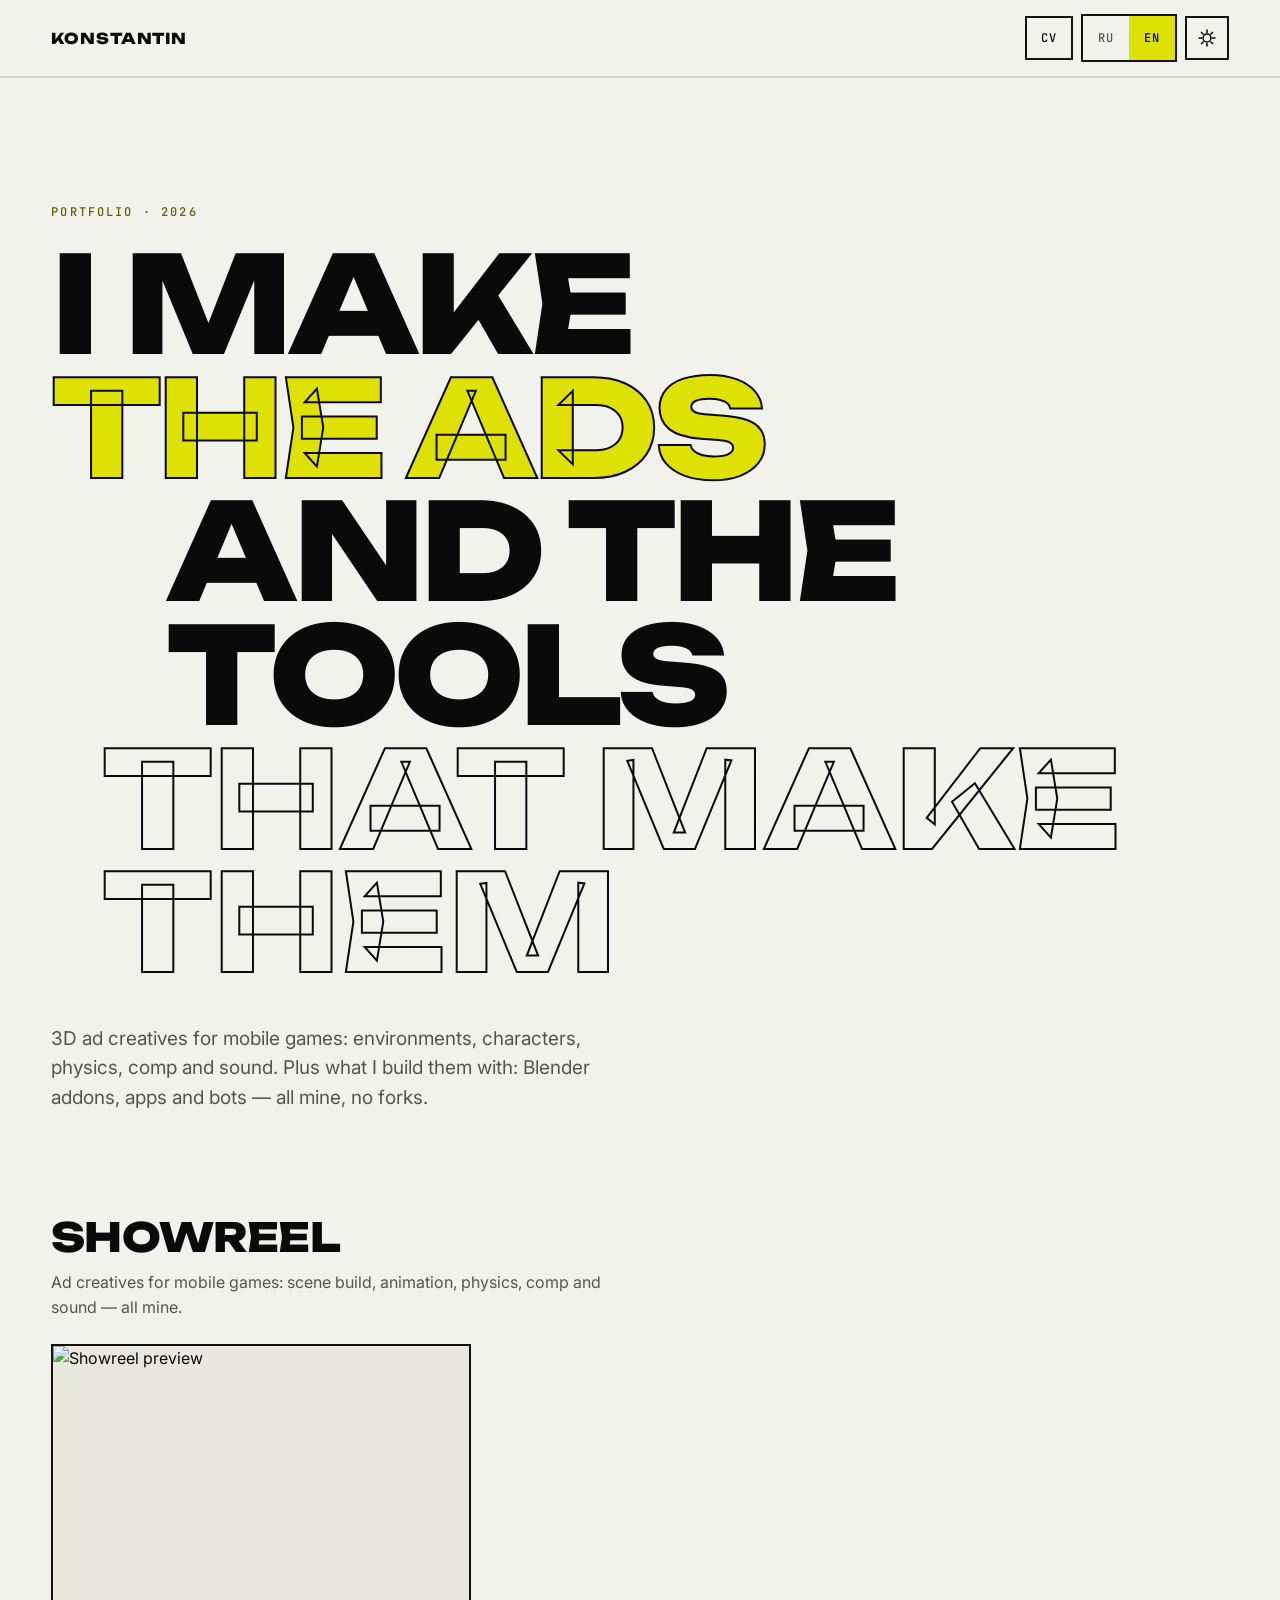
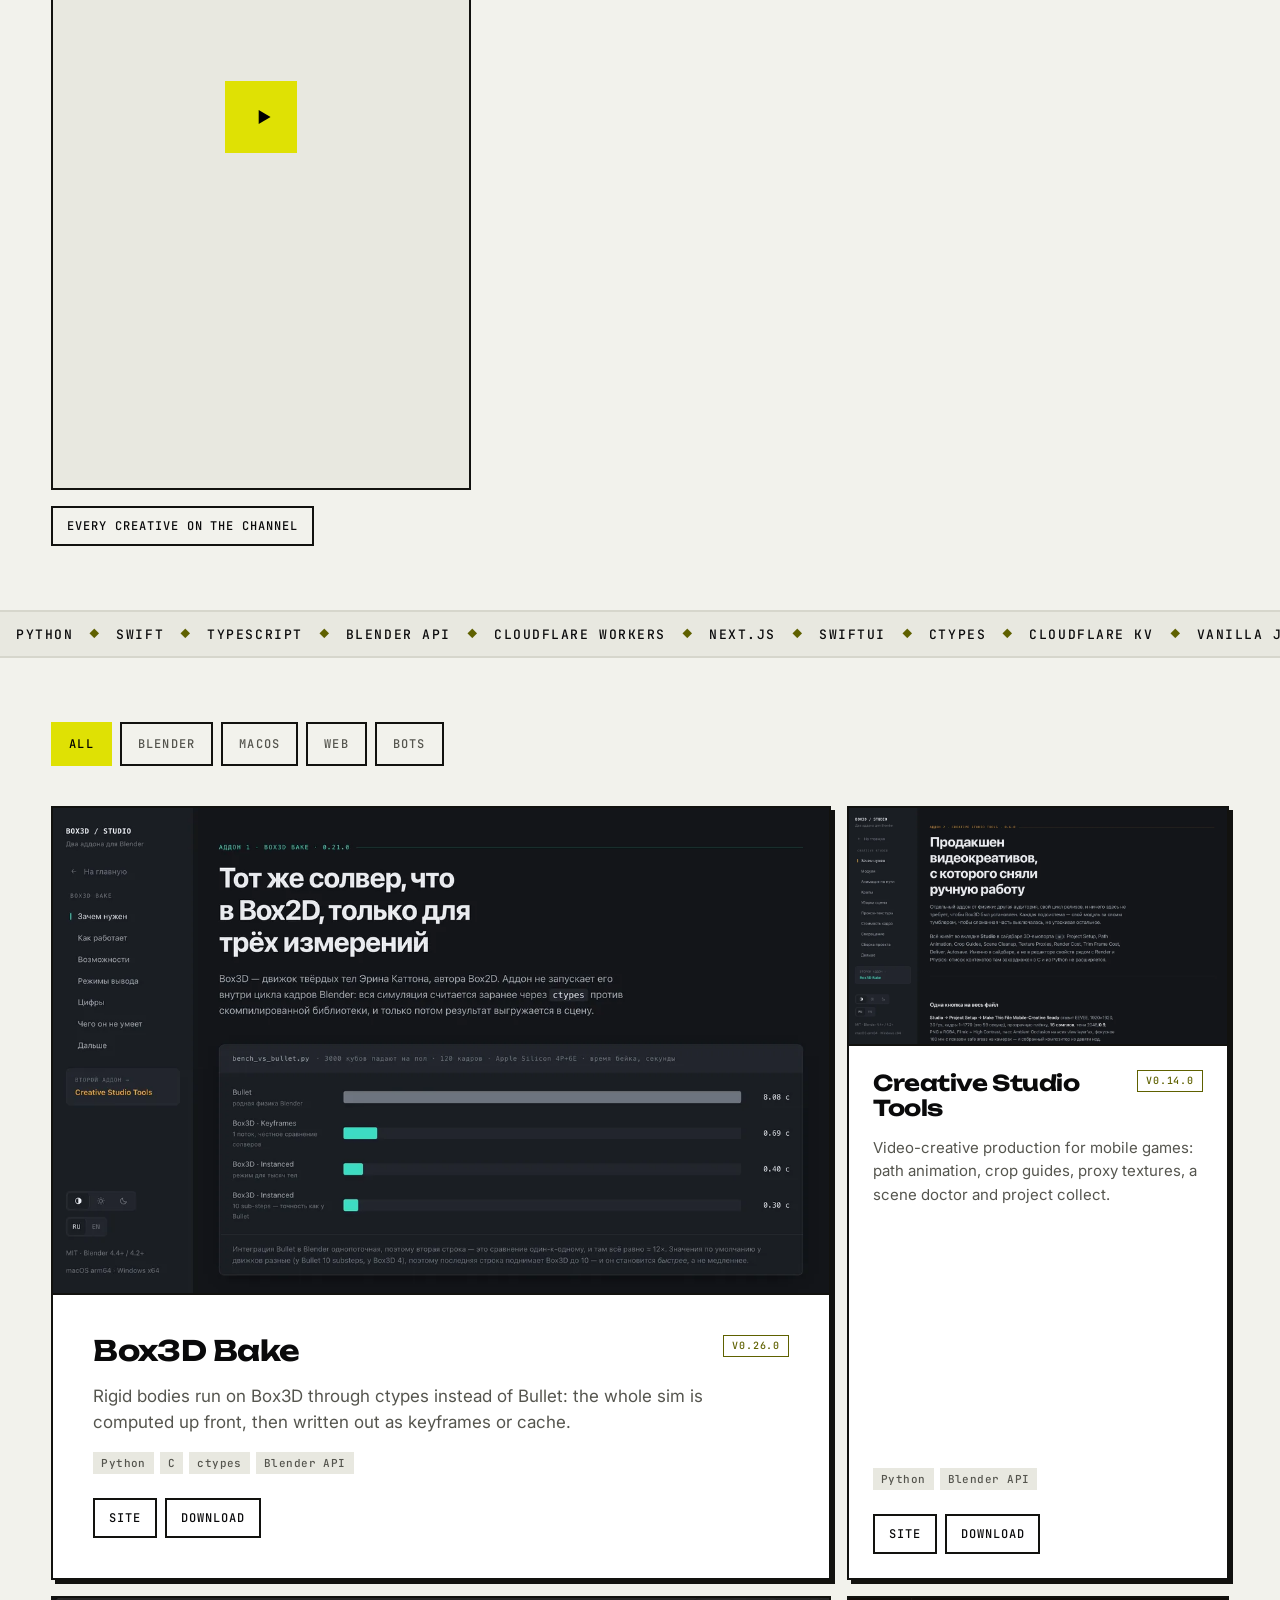
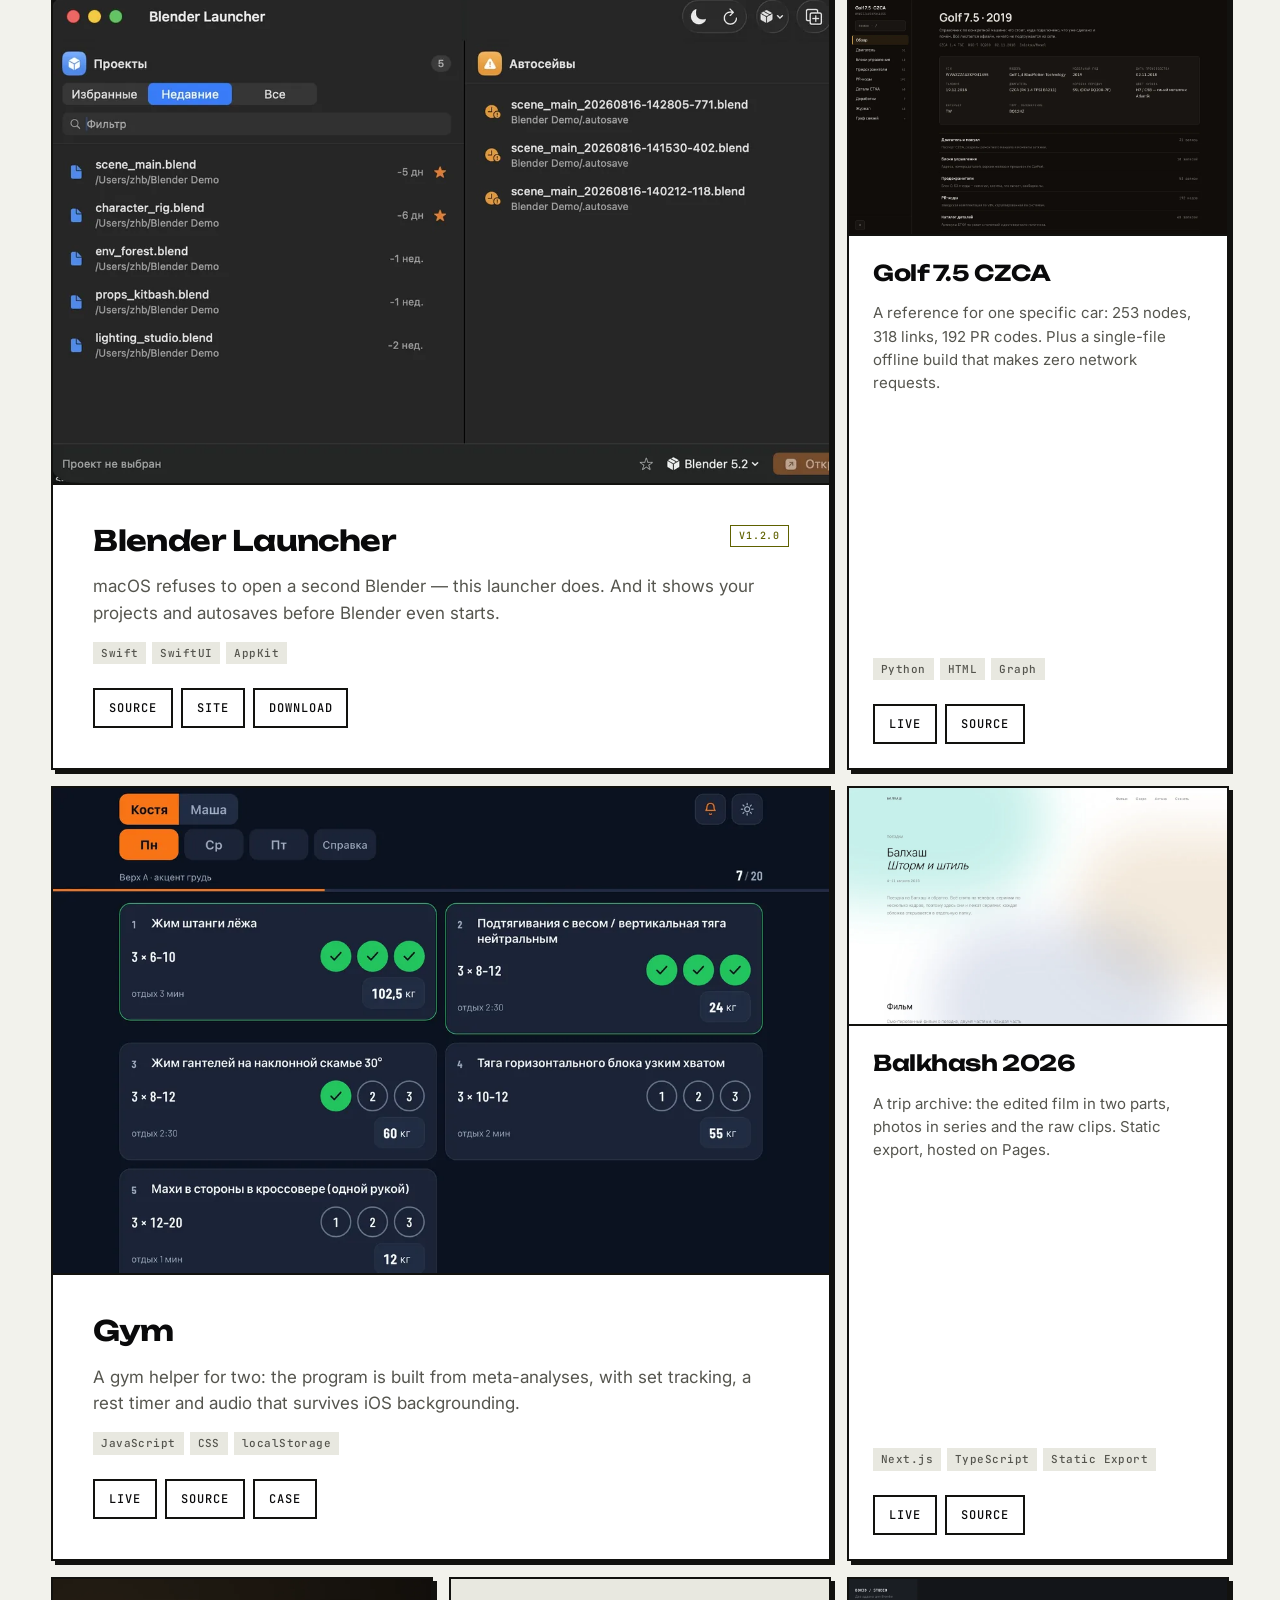
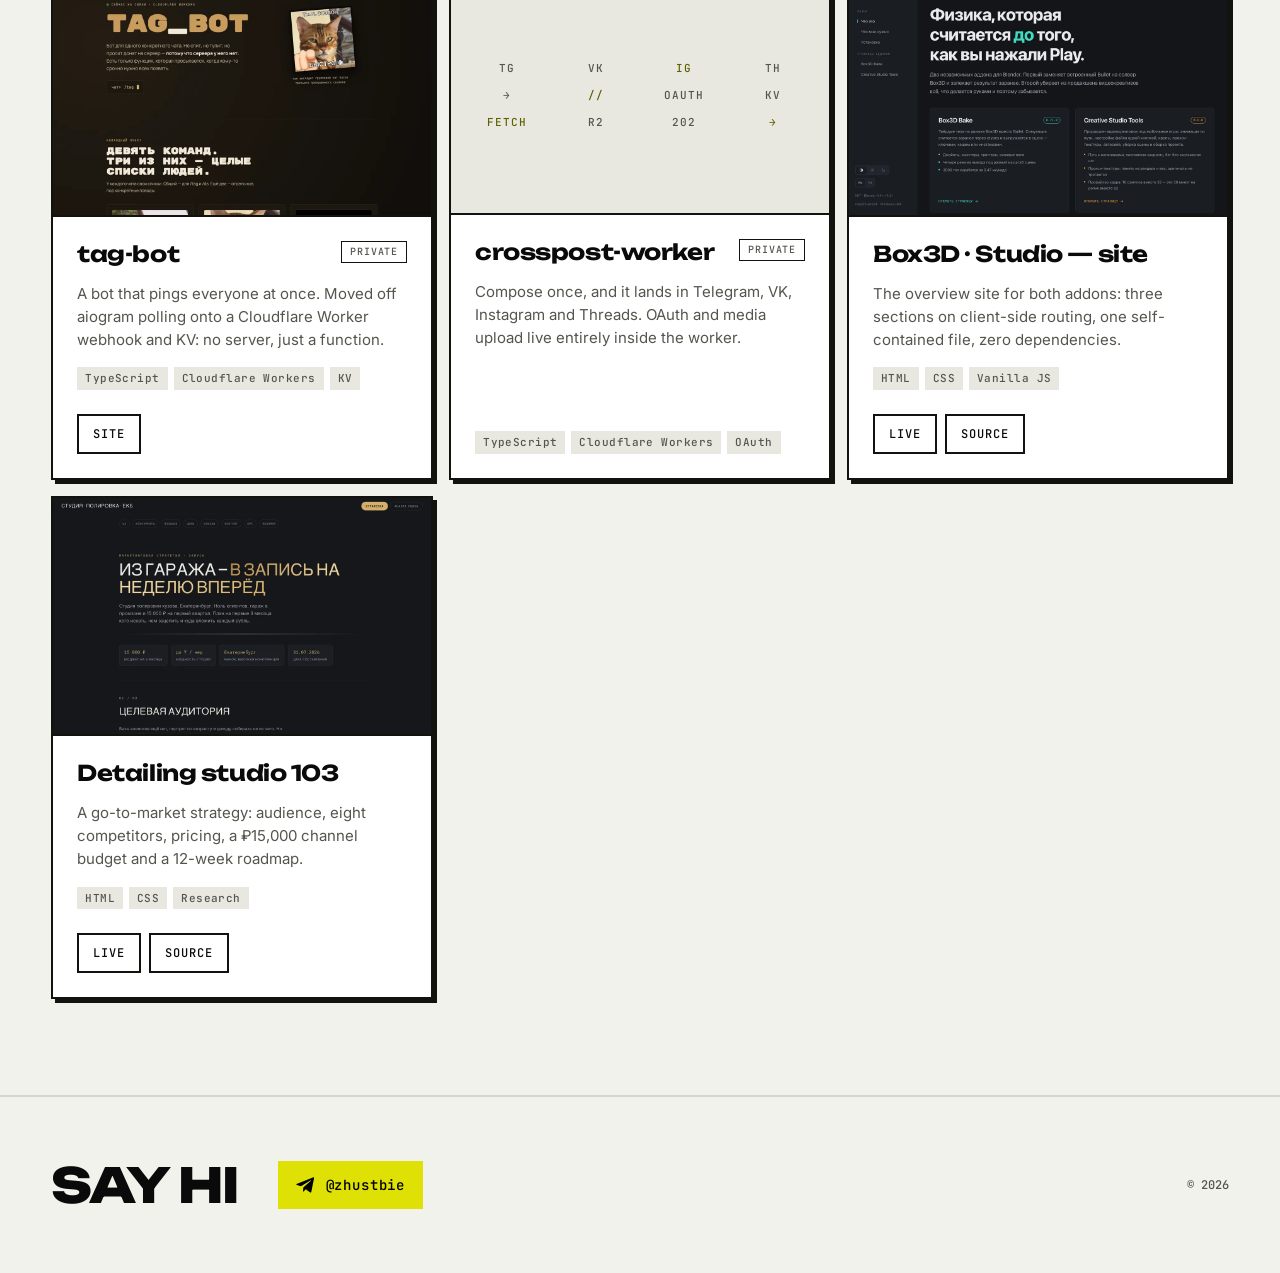
==== commit 8a68c413: "Шоурил на главной, резюме на YouTube вместо Drive Секция шоурила первым экраном: превью с ytimg и сс" ====
--- a/index.html
+++ b/index.html
@@ -3,11 +3,11 @@
 <head>
 <meta charset="utf-8">
 <meta name="viewport" content="width=device-width, initial-scale=1">
-<title>Константин — портфолио</title>
-<meta name="description" content="Аддоны для Blender, приложения под macOS, сайты и боты.">
+<title>Константин — 3D motion designer</title>
+<meta name="description" content="3D-креативы для мобильных игр и инструменты под них: аддоны для Blender, приложения под macOS, сайты и боты.">
 <meta name="color-scheme" content="dark light">
-<meta property="og:title" content="Константин — портфолио">
-<meta property="og:description" content="Аддоны для Blender, приложения под macOS, сайты и боты.">
+<meta property="og:title" content="Константин — 3D motion designer">
+<meta property="og:description" content="3D-креативы для мобильных игр и инструменты под них: аддоны, приложения, боты.">
 <meta property="og:type" content="website">
 <link rel="preconnect" href="https://fonts.googleapis.com">
 <link rel="preconnect" href="https://fonts.gstatic.com" crossorigin>
@@ -40,6 +40,7 @@
 <header class="top">
   <a class="top__name" href="#top"><span data-ru="Константин" data-en="Konstantin">Константин</span></a>
   <div class="top__ctl">
+    <a class="top__cv" href="cv/" data-ru="Резюме" data-en="CV">Резюме</a>
     <div class="seg" role="group" aria-label="Язык / Language">
       <button type="button" class="seg__b" data-lang="ru" aria-pressed="true">RU</button>
       <button type="button" class="seg__b" data-lang="en" aria-pressed="false">EN</button>
@@ -59,17 +60,26 @@
   <section class="hero">
     <p class="hero__kicker" data-ru="Портфолио · 2026" data-en="Portfolio · 2026">Портфолио · 2026</p>
     <h1 class="hero__h">
-      <span class="hero__l1" data-ru="Делаю" data-en="I build">Делаю</span>
-      <span class="hero__l2" data-ru="штуки" data-en="things">штуки</span>
-      <span class="hero__l3" data-ru="которые" data-en="that I">которые</span>
-      <span class="hero__l4" data-ru="нужны мне" data-en="actually use">нужны мне</span>
+      <span class="hero__l1" data-ru="Делаю" data-en="I make">Делаю</span>
+      <span class="hero__l2" data-ru="ролики" data-en="the ads">ролики</span>
+      <span class="hero__l3" data-ru="и то, чем" data-en="and the tools">и то, чем</span>
+      <span class="hero__l4" data-ru="их делают" data-en="that make them">их делают</span>
     </h1>
     <p class="hero__sub"
-       data-ru="Аддоны для Blender, приложения под macOS, сайты и боты. Десять проектов — всё своё, без форков."
-       data-en="Blender addons, macOS apps, websites and bots. Ten projects — all mine, no forks.">
-      Аддоны для Blender, приложения под macOS, сайты и боты. Десять проектов — всё своё, без форков.
+       data-ru="3D-креативы для мобильных игр: локация, персонажи, физика, композ и звук. И то, чем я их собираю: аддоны для Blender, приложения и боты — всё своё, без форков."
+       data-en="3D ad creatives for mobile games: environments, characters, physics, comp and sound. Plus what I build them with: Blender addons, apps and bots — all mine, no forks.">
+      3D-креативы для мобильных игр: локация, персонажи, физика, композ и звук. И то, чем я их собираю: аддоны для Blender, приложения и боты — всё своё, без форков.
     </p>
   </section>
+
+<section id="reel" class="reel">
+<h2 class="reel__h" data-ru="Шоурил" data-en="Showreel">Шоурил</h2>
+<p class="reel__sub" data-ru="Ролики для мобильных игр: сборка сцены, анимация, физика, композ и звук — всё моё." data-en="Ad creatives for mobile games: scene build, animation, physics, comp and sound — all mine.">Ролики для мобильных игр: сборка сцены, анимация, физика, композ и звук — всё моё.</p>
+<div class="reel__main reel__main--v">
+<div class="player" style="--ratio:9/16"><img class="player__shot" src="https://i.ytimg.com/vi/SiLq6lMpyZw/hqdefault.jpg" width="480" height="360" loading="eager" decoding="async" alt="Превью шоурила" data-alt-ru="Превью шоурила" data-alt-en="Showreel preview"><a class="player__btn" href="https://www.youtube.com/watch?v=SiLq6lMpyZw" target="_blank" rel="noopener" data-yt="SiLq6lMpyZw" aria-label="Смотреть шоурил" data-label-ru="Смотреть шоурил" data-label-en="Play showreel"><svg viewBox="0 0 24 24" width="26" height="26" aria-hidden="true" focusable="false"><path d="M8 5.5v13l11-6.5z" fill="currentColor"/></svg></a></div>
+</div>
+<p class="reel__more"><a class="lnk" href="https://www.youtube.com/@zhaba009" target="_blank" rel="noopener" data-ru="Все ролики на канале" data-en="Every creative on the channel">Все ролики на канале<svg viewBox="0 0 12 12" width="11" height="11" aria-hidden="true" focusable="false"><path d="M3 9L9 3M9 3H4.2M9 3v4.8" fill="none" stroke="currentColor" stroke-width="1.6" stroke-linecap="square"/></svg></a></p>
+</section>
 
   <div class="marquee" aria-hidden="true">
     <div class="marquee__row"><div class="marquee__grp"><span>Python</span><i aria-hidden="true">◆</i><span>Swift</span><i aria-hidden="true">◆</i><span>TypeScript</span><i aria-hidden="true">◆</i><span>Blender API</span><i aria-hidden="true">◆</i><span>Cloudflare Workers</span><i aria-hidden="true">◆</i><span>Next.js</span><i aria-hidden="true">◆</i><span>SwiftUI</span><i aria-hidden="true">◆</i><span>ctypes</span><i aria-hidden="true">◆</i><span>Cloudflare KV</span><i aria-hidden="true">◆</i><span>Vanilla JS</span><i aria-hidden="true">◆</i></div><div class="marquee__grp"><span>Python</span><i aria-hidden="true">◆</i><span>Swift</span><i aria-hidden="true">◆</i><span>TypeScript</span><i aria-hidden="true">◆</i><span>Blender API</span><i aria-hidden="true">◆</i><span>Cloudflare Workers</span><i aria-hidden="true">◆</i><span>Next.js</span><i aria-hidden="true">◆</i><span>SwiftUI</span><i aria-hidden="true">◆</i><span>ctypes</span><i aria-hidden="true">◆</i><span>Cloudflare KV</span><i aria-hidden="true">◆</i><span>Vanilla JS</span><i aria-hidden="true">◆</i></div></div>
--- a/styles.css
+++ b/styles.css
@@ -83,6 +83,16 @@
 
 .top__ctl { display: flex; align-items: center; gap: var(--sp-1); }
 
+.top__cv {
+  display: inline-flex; align-items: center;
+  min-height: 44px; padding: 0 14px;
+  border: 2px solid var(--border);
+  font: 500 12px/1 var(--f-mono); letter-spacing: .08em; text-transform: uppercase;
+  color: inherit; text-decoration: none;
+  transition: background var(--t), color var(--t), border-color var(--t);
+}
+.top__cv:hover { background: var(--accent); color: var(--on-accent); border-color: var(--accent); }
+
 .seg { display: flex; border: 2px solid var(--border); }
 .seg__b {
   min-width: 46px; min-height: 44px; padding: 0 12px;
@@ -138,6 +148,64 @@
   color: var(--muted);
 }
 
+/* ── Шоурил ──────────────────────────────────────────── */
+.reel {
+  max-width: 1440px; margin: 0 auto;
+  padding: var(--sp-5) clamp(16px, 4vw, 56px) var(--sp-5);
+}
+
+.reel__h {
+  margin: 0;
+  font: 800 clamp(24px, 3.4vw, 40px)/1.05 var(--f-disp);
+  letter-spacing: -.02em; text-transform: uppercase;
+}
+.reel__sub { margin: 12px 0 var(--sp-3); max-width: 58ch; color: var(--muted); }
+
+.reel__main { max-width: 1100px; }
+/* Вертикальный рил во всю ширину не нужен — держим по высоте экрана. */
+.reel__main--v { max-width: min(420px, 52vh); }
+
+.reel__more { margin: var(--sp-2) 0 0; }
+
+/* Превью вместо iframe: YouTube грузится только по клику. */
+.player {
+  position: relative;
+  aspect-ratio: var(--ratio, 16/9);
+  border: 2px solid var(--border);
+  background: var(--bg-2);
+  overflow: hidden;
+}
+.player__shot { width: 100%; height: 100%; object-fit: cover; }
+
+.player__btn {
+  position: absolute; inset: 0;
+  display: grid; place-items: center;
+  width: 100%; height: 100%;
+  background: transparent; border: 0; cursor: pointer;
+  color: var(--on-accent);
+}
+.player__btn::before {
+  content: "";
+  width: 72px; height: 72px;
+  background: var(--accent);
+  transition: transform var(--t);
+}
+.player__btn svg { position: absolute; margin-left: 4px; }
+.player__btn:hover::before { transform: scale(1.08); }
+.player__btn:focus-visible { outline: 3px solid var(--accent); outline-offset: -6px; }
+
+.player iframe { width: 100%; height: 100%; border: 0; display: block; }
+
+/* Отдельные ролики. */
+.shots {
+  display: grid; gap: var(--sp-3);
+  grid-template-columns: repeat(auto-fill, minmax(230px, 1fr));
+  margin-top: var(--sp-4);
+}
+.shot__body { padding-top: 12px; }
+.shot__t { margin: 0; font: 600 16px/1.25 var(--f-body); }
+.shot__d { margin: 6px 0 0; font-size: 14px; line-height: 1.45; color: var(--muted); }
+
 /* ── Бегущая строка ──────────────────────────────────── */
 .marquee {
   border-block: 2px solid var(--line);
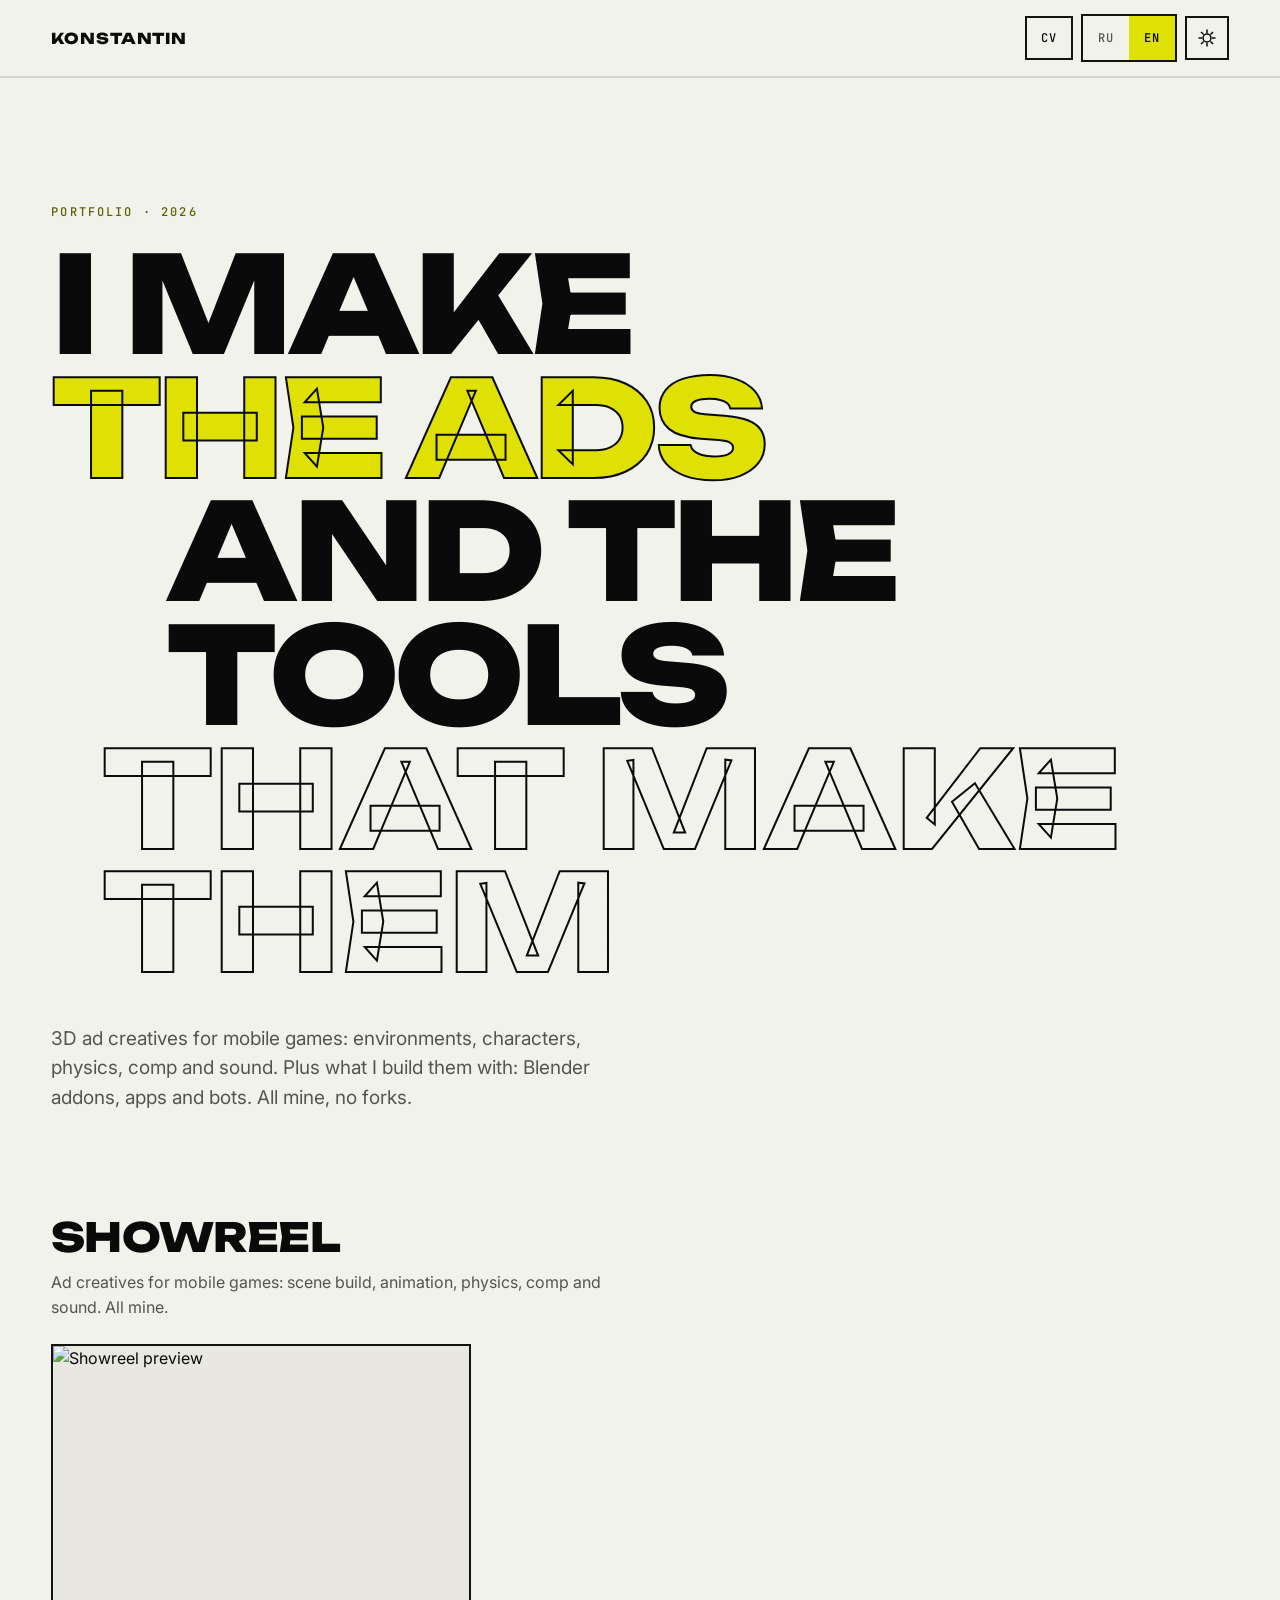
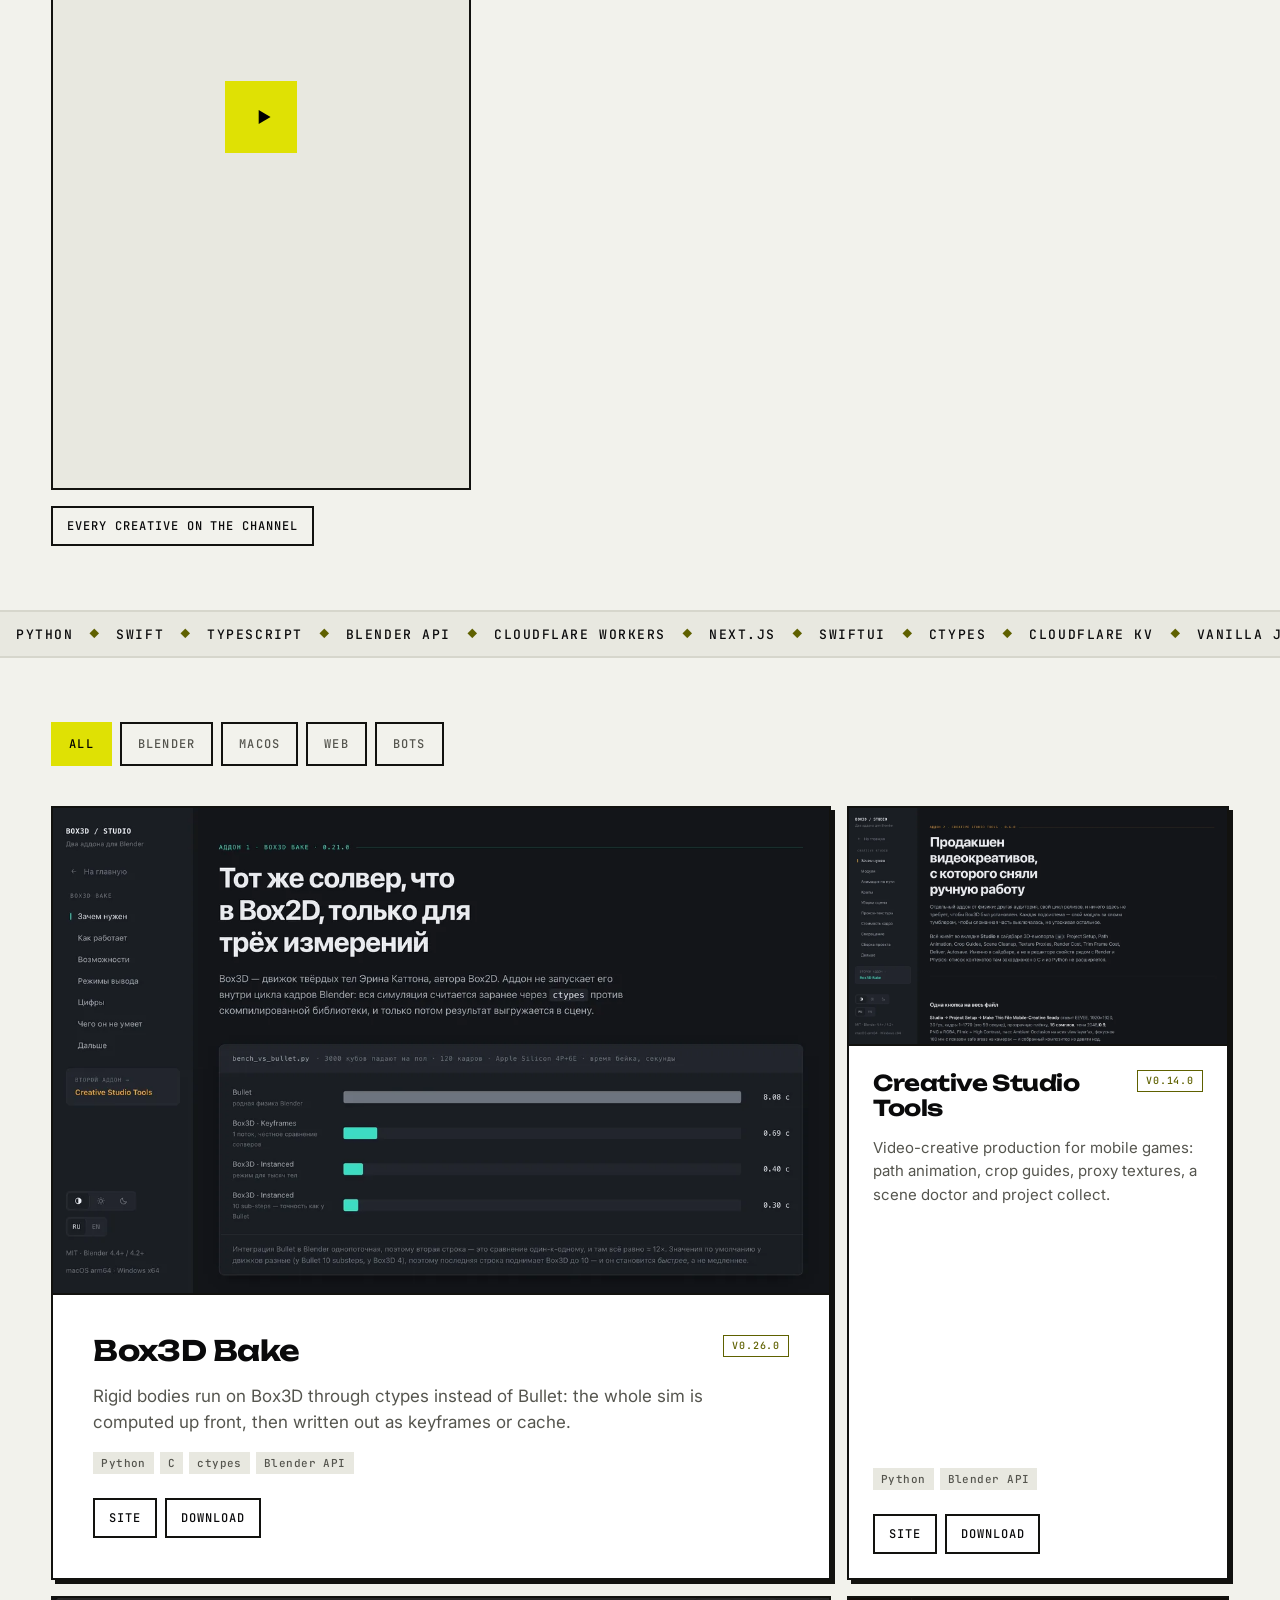
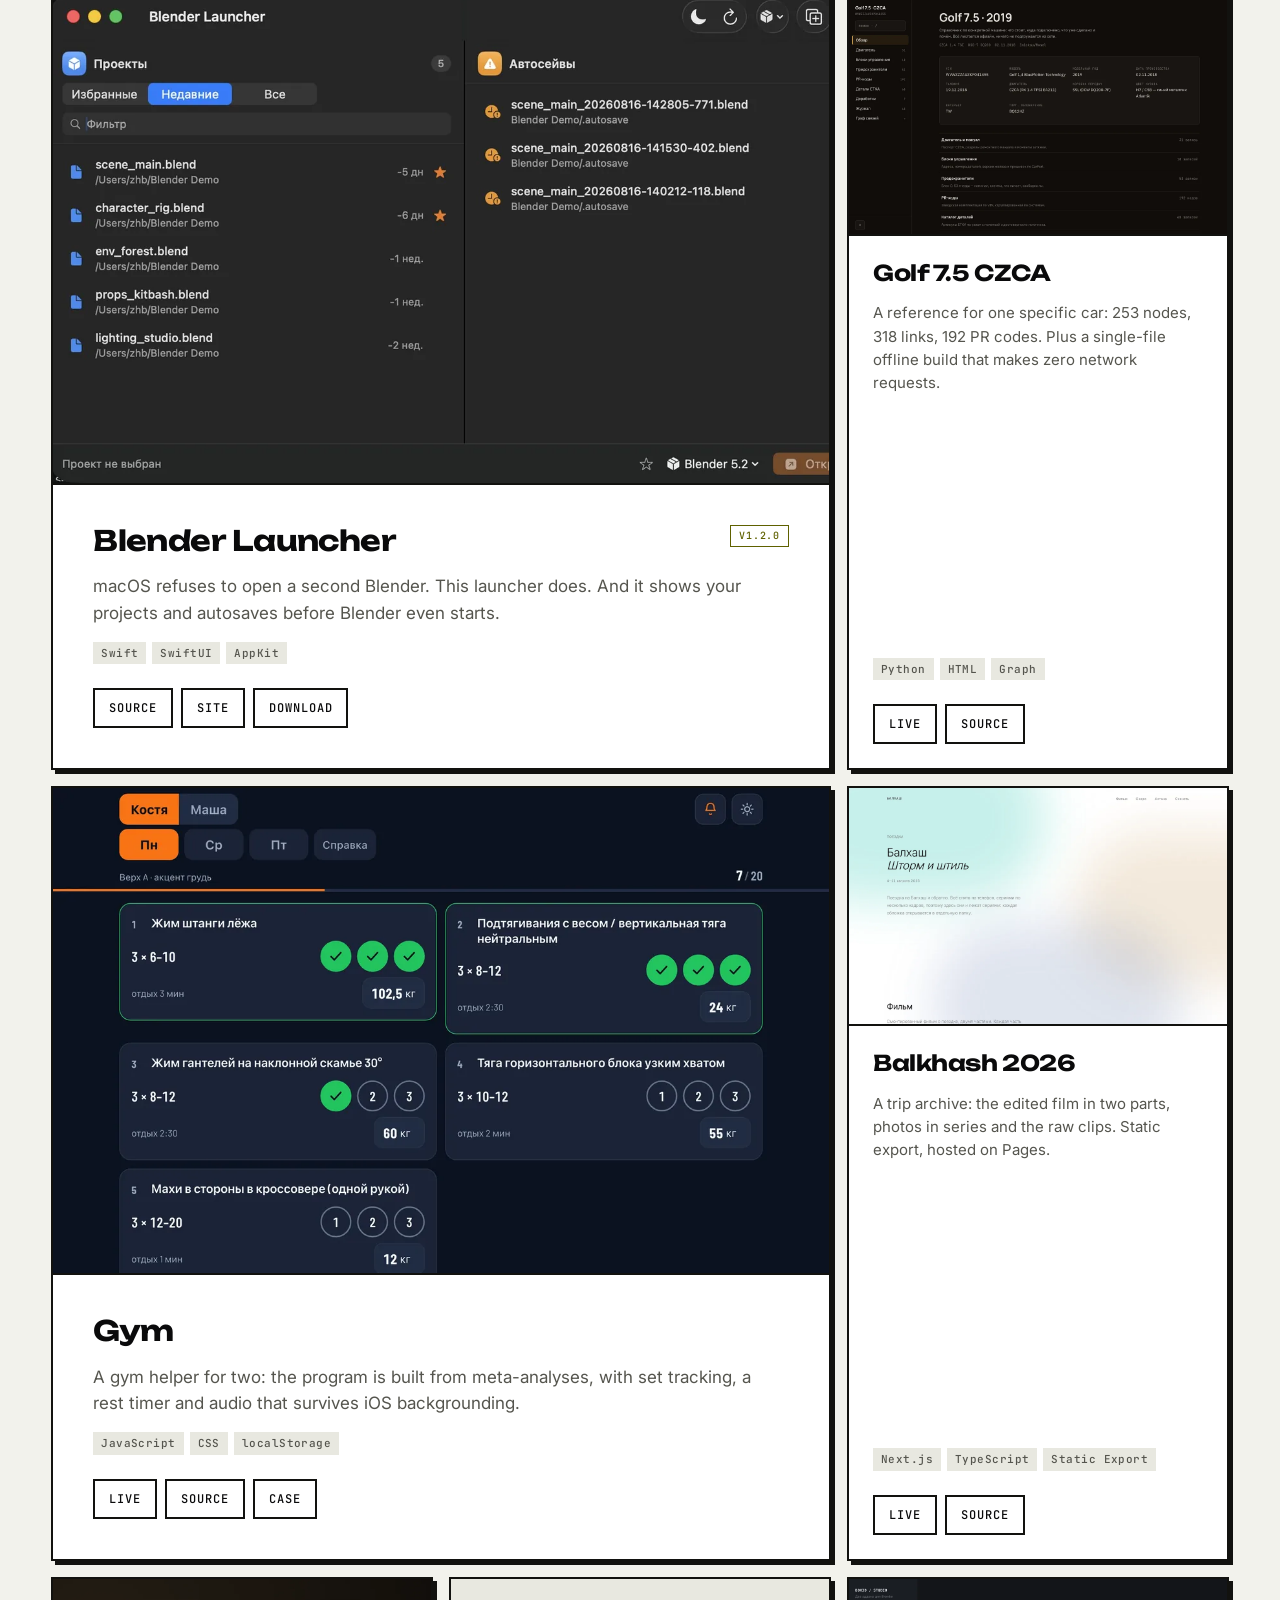
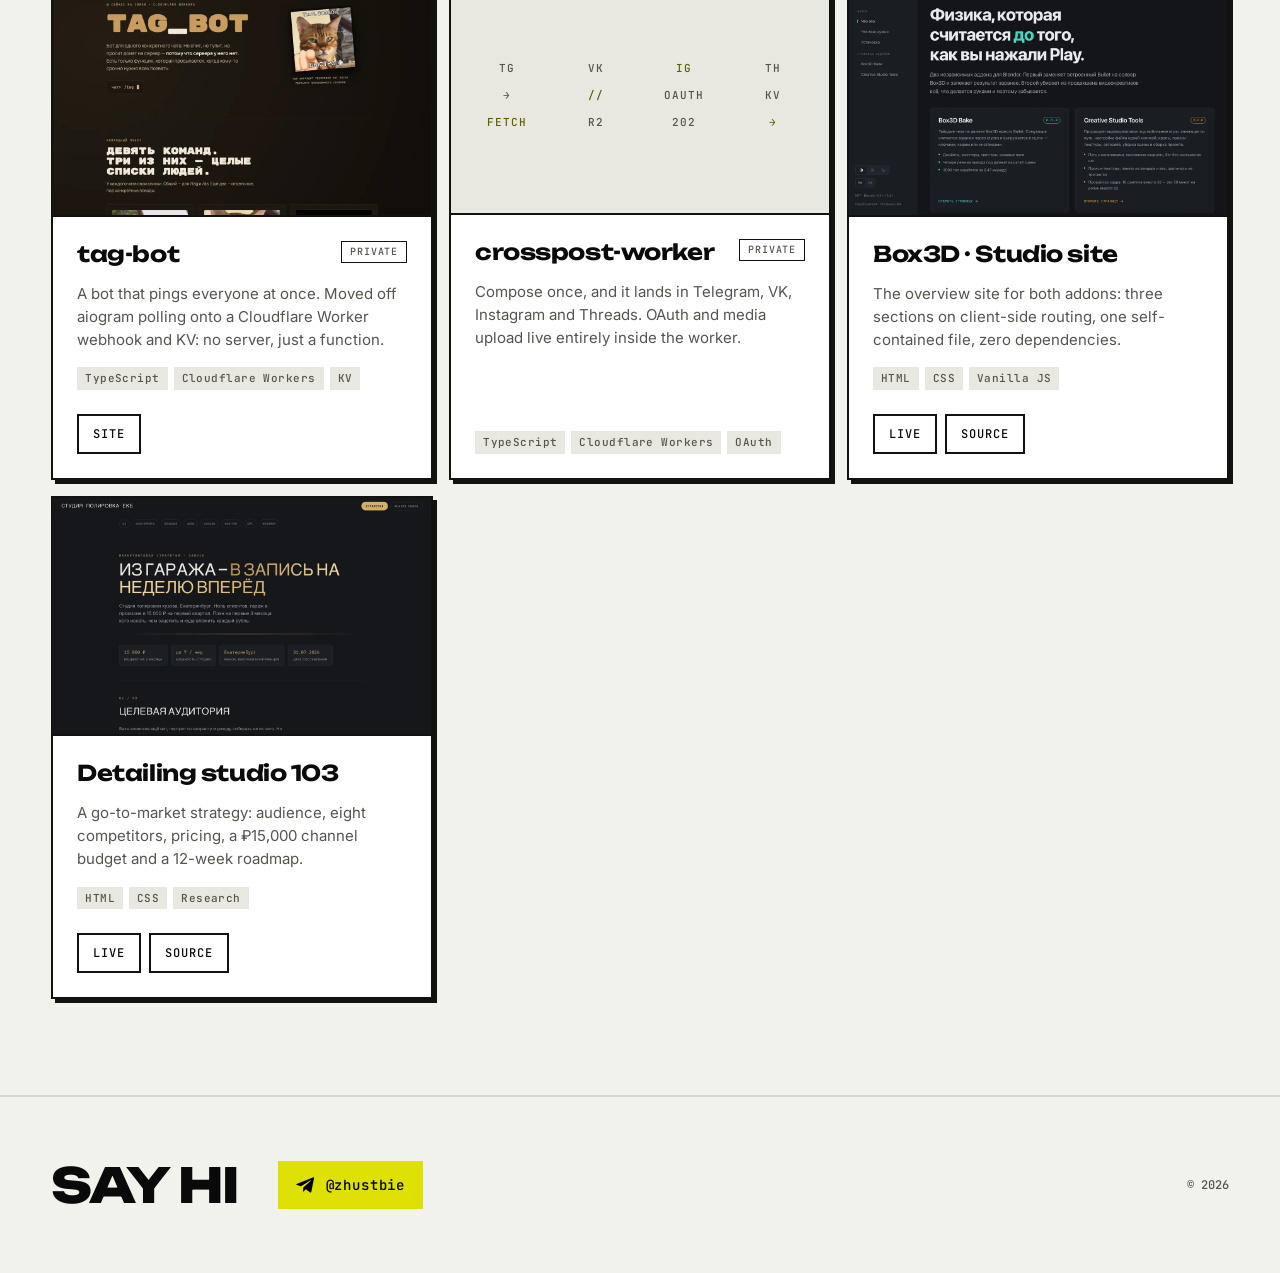
==== commit e9255943: "Резюме: портфолио и навыки сразу после шапки, текст без тире Порядок блоков теперь читается сверху в" ====
--- a/index.html
+++ b/index.html
@@ -3,10 +3,10 @@
 <head>
 <meta charset="utf-8">
 <meta name="viewport" content="width=device-width, initial-scale=1">
-<title>Константин — 3D motion designer</title>
+<title>Константин · 3D motion designer</title>
 <meta name="description" content="3D-креативы для мобильных игр и инструменты под них: аддоны для Blender, приложения под macOS, сайты и боты.">
 <meta name="color-scheme" content="dark light">
-<meta property="og:title" content="Константин — 3D motion designer">
+<meta property="og:title" content="Константин · 3D motion designer">
 <meta property="og:description" content="3D-креативы для мобильных игр и инструменты под них: аддоны, приложения, боты.">
 <meta property="og:type" content="website">
 <link rel="preconnect" href="https://fonts.googleapis.com">
@@ -26,7 +26,7 @@
       var lg = localStorage.getItem('lang');
       d.lang = (lg === 'en' || lg === 'ru') ? lg
         : ((navigator.language || 'ru').slice(0, 2) === 'ru' ? 'ru' : 'en');
-    } catch (err) { /* приватный режим — остаёмся на дефолте */ }
+    } catch (err) { /* приватный режим, остаёмся на дефолте */ }
     // Если app.js не доехал, снимаем .js и показываем всё как есть.
     setTimeout(function () {
       if (!d.classList.contains('ready')) d.classList.remove('js');
@@ -66,15 +66,15 @@
       <span class="hero__l4" data-ru="их делают" data-en="that make them">их делают</span>
     </h1>
     <p class="hero__sub"
-       data-ru="3D-креативы для мобильных игр: локация, персонажи, физика, композ и звук. И то, чем я их собираю: аддоны для Blender, приложения и боты — всё своё, без форков."
-       data-en="3D ad creatives for mobile games: environments, characters, physics, comp and sound. Plus what I build them with: Blender addons, apps and bots — all mine, no forks.">
-      3D-креативы для мобильных игр: локация, персонажи, физика, композ и звук. И то, чем я их собираю: аддоны для Blender, приложения и боты — всё своё, без форков.
+       data-ru="3D-креативы для мобильных игр: локация, персонажи, физика, композ и звук. И то, чем я их собираю: аддоны для Blender, приложения и боты. Всё своё, без форков."
+       data-en="3D ad creatives for mobile games: environments, characters, physics, comp and sound. Plus what I build them with: Blender addons, apps and bots. All mine, no forks.">
+      3D-креативы для мобильных игр: локация, персонажи, физика, композ и звук. И то, чем я их собираю: аддоны для Blender, приложения и боты. Всё своё, без форков.
     </p>
   </section>
 
 <section id="reel" class="reel">
 <h2 class="reel__h" data-ru="Шоурил" data-en="Showreel">Шоурил</h2>
-<p class="reel__sub" data-ru="Ролики для мобильных игр: сборка сцены, анимация, физика, композ и звук — всё моё." data-en="Ad creatives for mobile games: scene build, animation, physics, comp and sound — all mine.">Ролики для мобильных игр: сборка сцены, анимация, физика, композ и звук — всё моё.</p>
+<p class="reel__sub" data-ru="Ролики для мобильных игр: сборка сцены, анимация, физика, композ и звук. Всё моё." data-en="Ad creatives for mobile games: scene build, animation, physics, comp and sound. All mine.">Ролики для мобильных игр: сборка сцены, анимация, физика, композ и звук. Всё моё.</p>
 <div class="reel__main reel__main--v">
 <div class="player" style="--ratio:9/16"><img class="player__shot" src="https://i.ytimg.com/vi/SiLq6lMpyZw/hqdefault.jpg" width="480" height="360" loading="eager" decoding="async" alt="Превью шоурила" data-alt-ru="Превью шоурила" data-alt-en="Showreel preview"><a class="player__btn" href="https://www.youtube.com/watch?v=SiLq6lMpyZw" target="_blank" rel="noopener" data-yt="SiLq6lMpyZw" aria-label="Смотреть шоурил" data-label-ru="Смотреть шоурил" data-label-en="Play showreel"><svg viewBox="0 0 24 24" width="26" height="26" aria-hidden="true" focusable="false"><path d="M8 5.5v13l11-6.5z" fill="currentColor"/></svg></a></div>
 </div>
@@ -123,7 +123,7 @@
 <h3 class="card__title">Blender Launcher</h3>
 <div class="card__badges"><span class="badge badge--ver">v1.2.0</span></div>
 </div>
-<p class="card__desc" data-ru="macOS не открывает второй Blender — этот лаунчер открывает. И показывает проекты с автосейвами ещё до запуска." data-en="macOS refuses to open a second Blender — this launcher does. And it shows your projects and autosaves before Blender even starts.">macOS не открывает второй Blender — этот лаунчер открывает. И показывает проекты с автосейвами ещё до запуска.</p>
+<p class="card__desc" data-ru="macOS не открывает второй Blender, а этот лаунчер открывает. И показывает проекты с автосейвами ещё до запуска." data-en="macOS refuses to open a second Blender. This launcher does. And it shows your projects and autosaves before Blender even starts.">macOS не открывает второй Blender, а этот лаунчер открывает. И показывает проекты с автосейвами ещё до запуска.</p>
 <ul class="tags"><li>Swift</li><li>SwiftUI</li><li>AppKit</li></ul>
 <ul class="links"><li><a class="lnk" href="https://github.com/JustBelieve9/blender-launcher" target="_blank" rel="noopener" data-ru="Код" data-en="Source">Код<svg viewBox="0 0 12 12" width="11" height="11" aria-hidden="true" focusable="false"><path d="M3 9L9 3M9 3H4.2M9 3v4.8" fill="none" stroke="currentColor" stroke-width="1.6" stroke-linecap="square"/></svg></a></li><li><a class="lnk" href="https://justbelieve9.github.io/blender-launcher/" target="_blank" rel="noopener" data-ru="Сайт" data-en="Site">Сайт<svg viewBox="0 0 12 12" width="11" height="11" aria-hidden="true" focusable="false"><path d="M3 9L9 3M9 3H4.2M9 3v4.8" fill="none" stroke="currentColor" stroke-width="1.6" stroke-linecap="square"/></svg></a></li><li><a class="lnk" href="https://github.com/JustBelieve9/blender-launcher/releases/latest" target="_blank" rel="noopener" data-ru="Скачать" data-en="Download">Скачать<svg viewBox="0 0 12 12" width="11" height="11" aria-hidden="true" focusable="false"><path d="M3 9L9 3M9 3H4.2M9 3v4.8" fill="none" stroke="currentColor" stroke-width="1.6" stroke-linecap="square"/></svg></a></li></ul>
 </div></article>
@@ -175,14 +175,14 @@
 <h3 class="card__title">crosspost-worker</h3>
 <div class="card__badges"><span class="badge badge--priv" data-ru="приватный" data-en="private">приватный</span></div>
 </div>
-<p class="card__desc" data-ru="Написал один раз — ушло в Telegram, VK, Instagram и Threads. OAuth и загрузка медиа целиком внутри воркера." data-en="Compose once, and it lands in Telegram, VK, Instagram and Threads. OAuth and media upload live entirely inside the worker.">Написал один раз — ушло в Telegram, VK, Instagram и Threads. OAuth и загрузка медиа целиком внутри воркера.</p>
+<p class="card__desc" data-ru="Написал один раз, и ушло в Telegram, VK, Instagram и Threads. OAuth и загрузка медиа целиком внутри воркера." data-en="Compose once, and it lands in Telegram, VK, Instagram and Threads. OAuth and media upload live entirely inside the worker.">Написал один раз, и ушло в Telegram, VK, Instagram и Threads. OAuth и загрузка медиа целиком внутри воркера.</p>
 <ul class="tags"><li>TypeScript</li><li>Cloudflare Workers</li><li>OAuth</li></ul>
 </div></article>
 <article class="card" data-cat="web" style="--i:8">
 <div class="card__shot"><img src="img/studiosite.webp" width="1200" height="750" loading="lazy" decoding="async" alt="Главная сайта двух Blender-аддонов" data-alt-ru="Главная сайта двух Blender-аддонов" data-alt-en="Home page of the two-addon site"></div>
 <div class="card__body">
 <div class="card__head">
-<h3 class="card__title" data-ru="Box3D · Studio — сайт" data-en="Box3D · Studio — site">Box3D · Studio — сайт</h3>
+<h3 class="card__title" data-ru="Сайт Box3D · Studio" data-en="Box3D · Studio site">Сайт Box3D · Studio</h3>
 </div>
 <p class="card__desc" data-ru="Обзорный сайт обоих аддонов: три раздела на клиентском роутинге, один самодостаточный файл, ноль зависимостей." data-en="The overview site for both addons: three sections on client-side routing, one self-contained file, zero dependencies.">Обзорный сайт обоих аддонов: три раздела на клиентском роутинге, один самодостаточный файл, ноль зависимостей.</p>
 <ul class="tags"><li>HTML</li><li>CSS</li><li>Vanilla JS</li></ul>
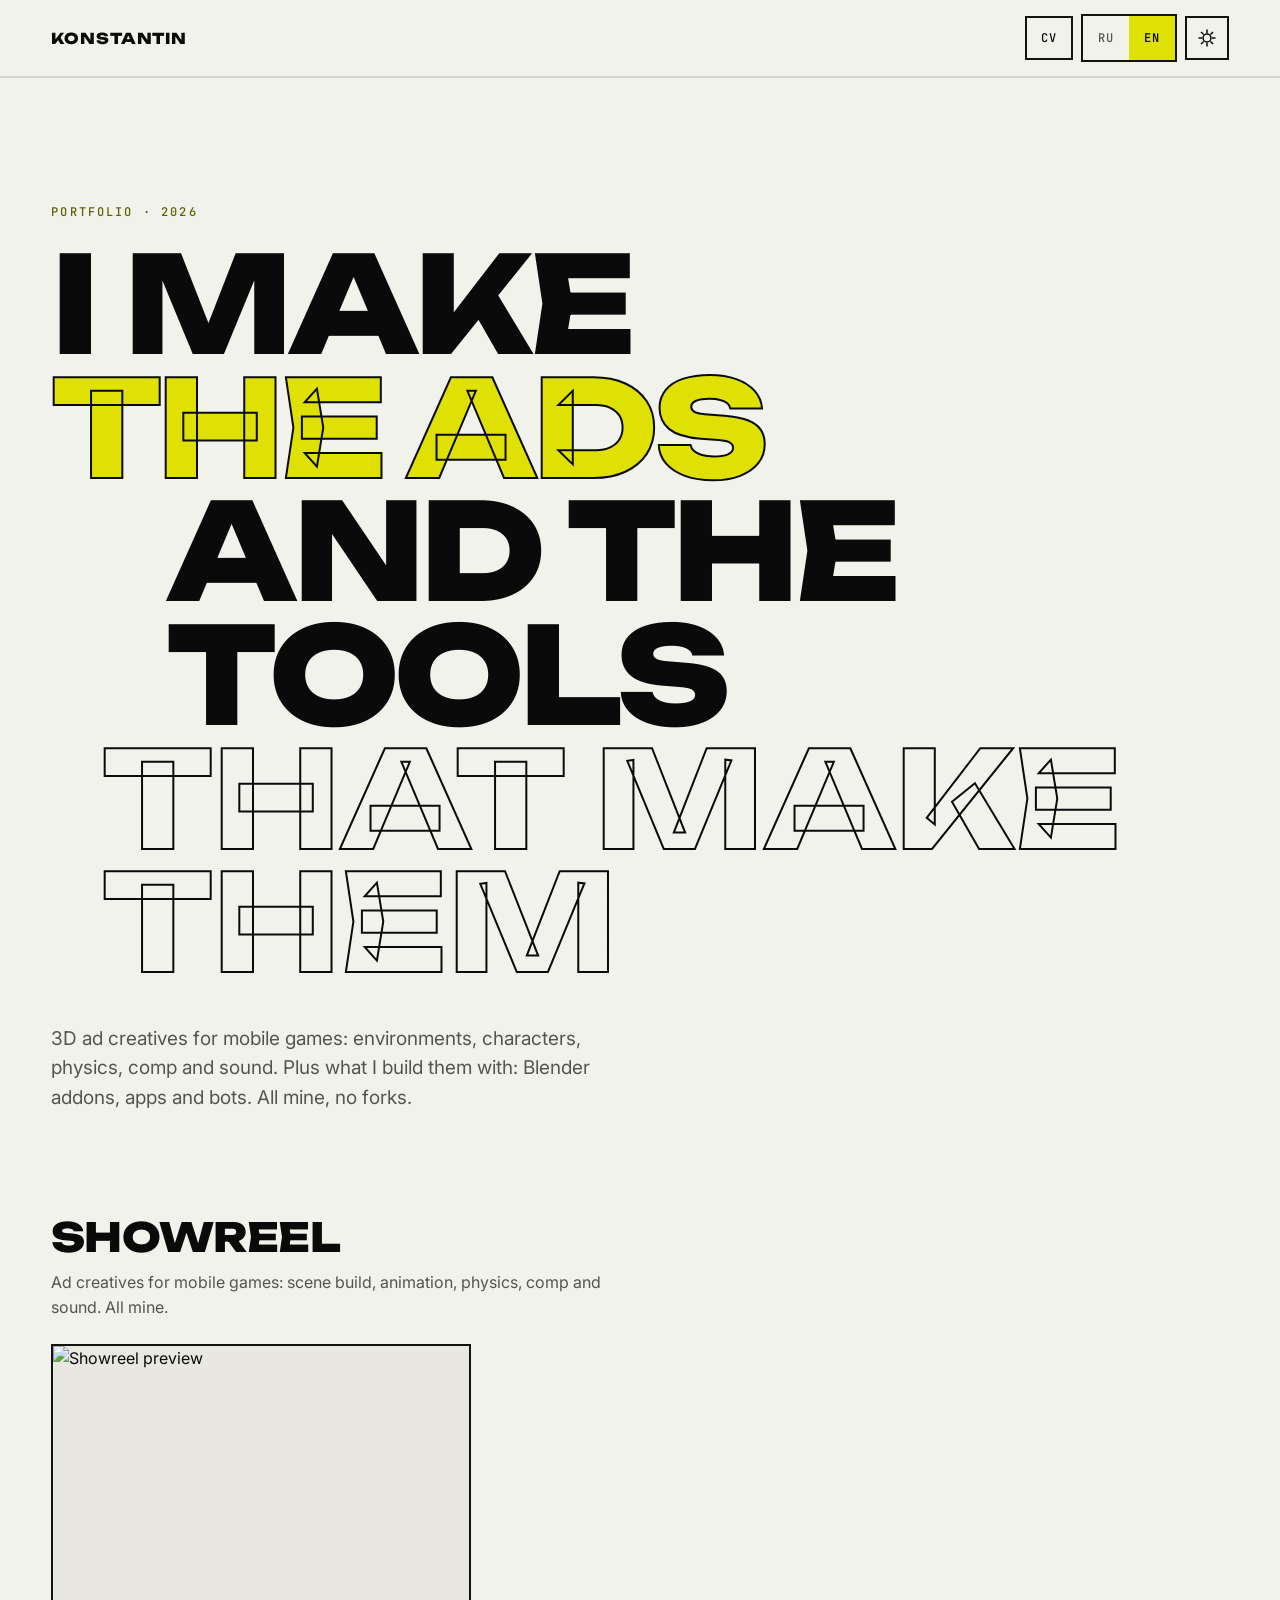
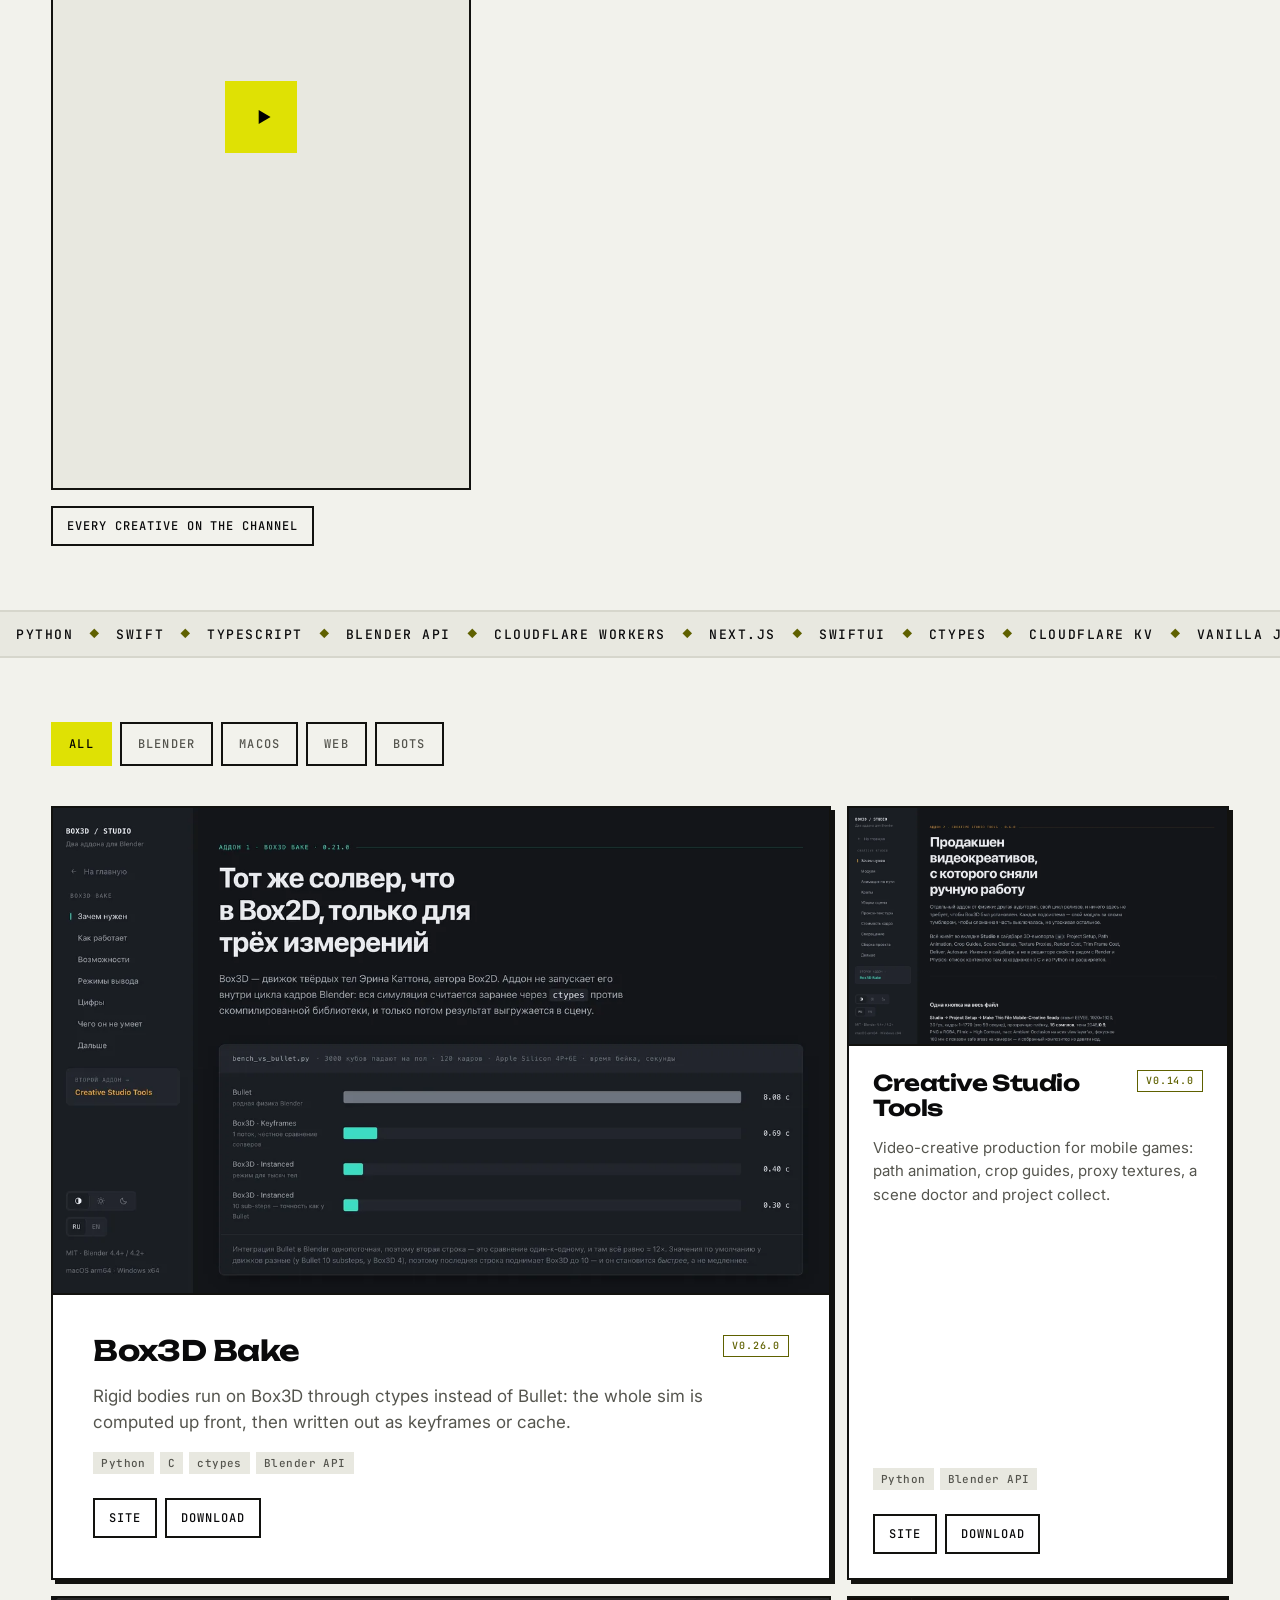
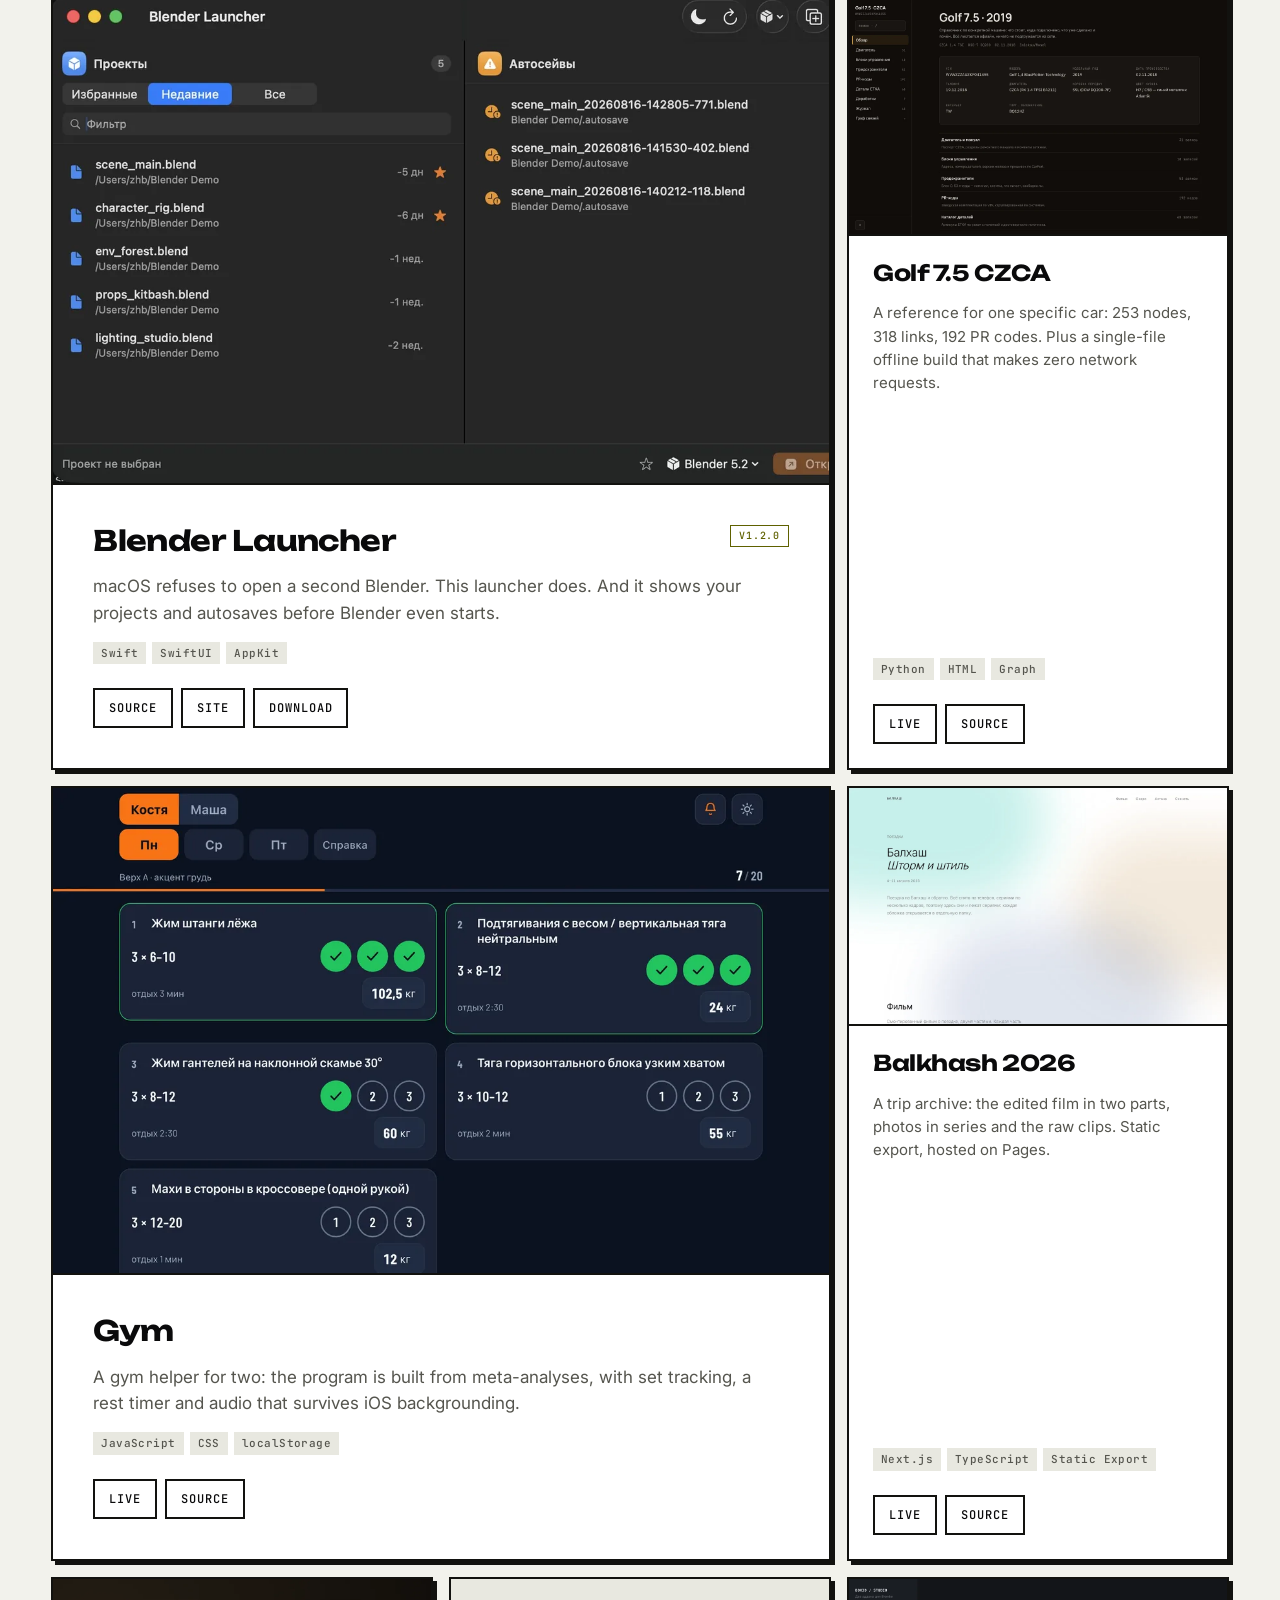
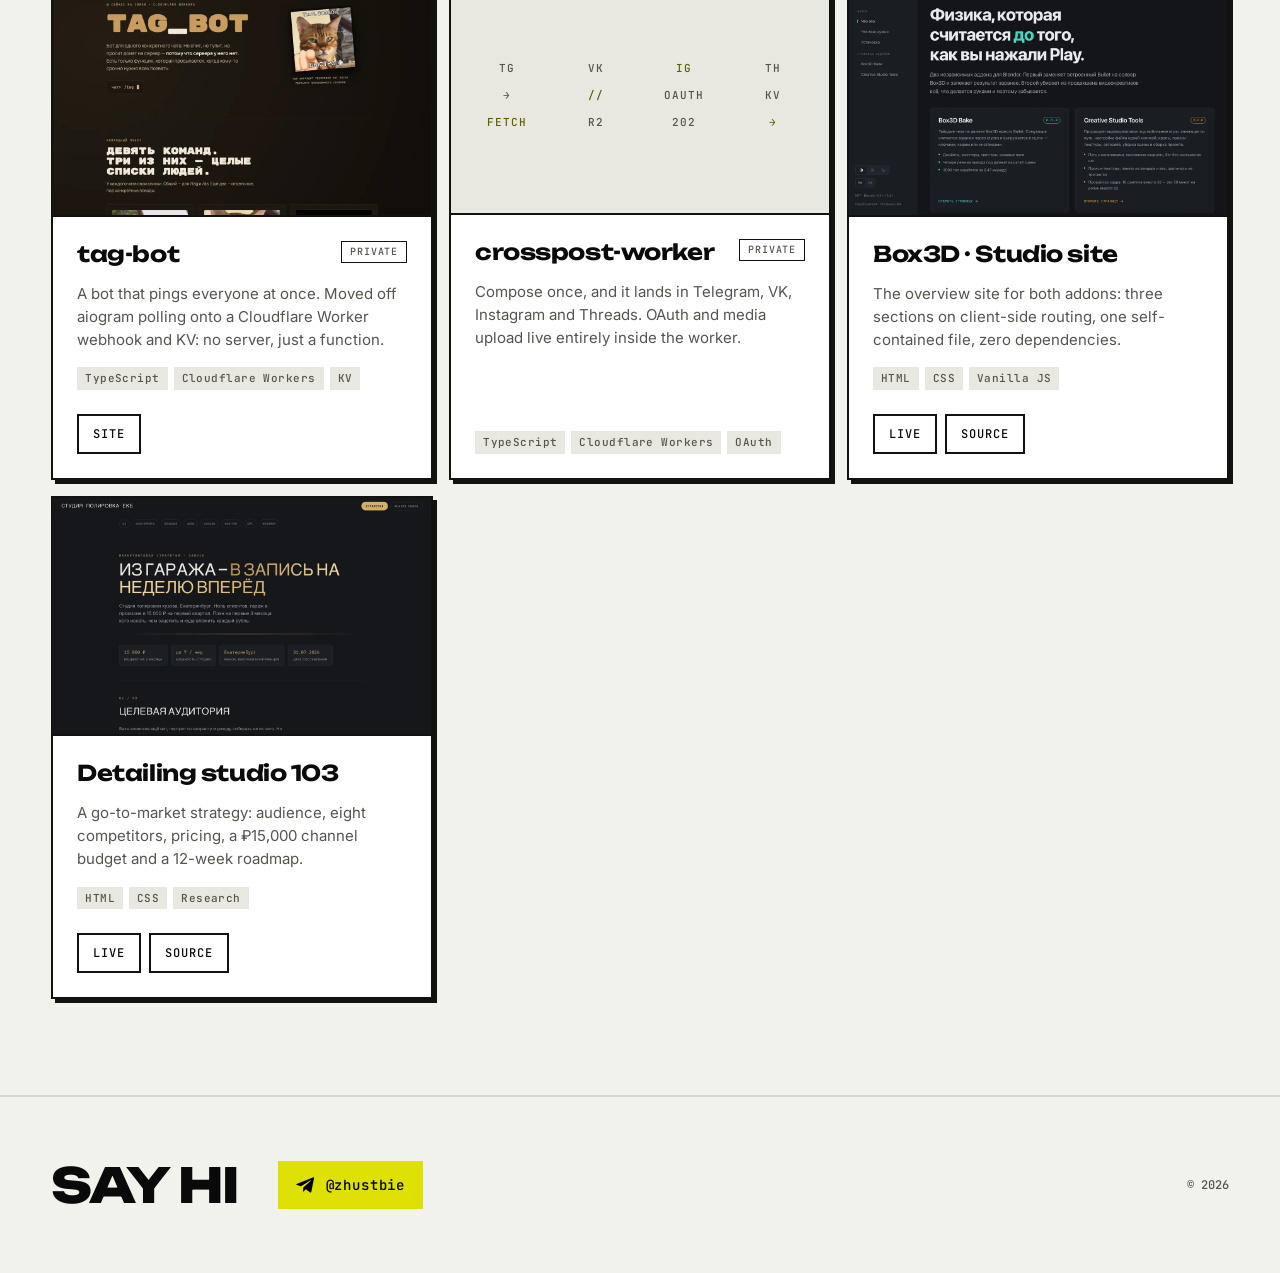
==== commit 879ea493: "Убрать ссылку на удаляемый gym-case" ====
--- a/index.html
+++ b/index.html
@@ -135,7 +135,7 @@
 </div>
 <p class="card__desc" data-ru="Помощник в зале на двоих: программа собрана по метаанализам, отметка подходов, таймер отдыха и звук, который не глохнет в фоне на iOS." data-en="A gym helper for two: the program is built from meta-analyses, with set tracking, a rest timer and audio that survives iOS backgrounding.">Помощник в зале на двоих: программа собрана по метаанализам, отметка подходов, таймер отдыха и звук, который не глохнет в фоне на iOS.</p>
 <ul class="tags"><li>JavaScript</li><li>CSS</li><li>localStorage</li></ul>
-<ul class="links"><li><a class="lnk" href="https://justbelieve9.github.io/gym/" target="_blank" rel="noopener" data-ru="Демо" data-en="Live">Демо<svg viewBox="0 0 12 12" width="11" height="11" aria-hidden="true" focusable="false"><path d="M3 9L9 3M9 3H4.2M9 3v4.8" fill="none" stroke="currentColor" stroke-width="1.6" stroke-linecap="square"/></svg></a></li><li><a class="lnk" href="https://github.com/JustBelieve9/gym" target="_blank" rel="noopener" data-ru="Код" data-en="Source">Код<svg viewBox="0 0 12 12" width="11" height="11" aria-hidden="true" focusable="false"><path d="M3 9L9 3M9 3H4.2M9 3v4.8" fill="none" stroke="currentColor" stroke-width="1.6" stroke-linecap="square"/></svg></a></li><li><a class="lnk" href="https://justbelieve9.github.io/gym-case/" target="_blank" rel="noopener" data-ru="Кейс" data-en="Case">Кейс<svg viewBox="0 0 12 12" width="11" height="11" aria-hidden="true" focusable="false"><path d="M3 9L9 3M9 3H4.2M9 3v4.8" fill="none" stroke="currentColor" stroke-width="1.6" stroke-linecap="square"/></svg></a></li></ul>
+<ul class="links"><li><a class="lnk" href="https://justbelieve9.github.io/gym/" target="_blank" rel="noopener" data-ru="Демо" data-en="Live">Демо<svg viewBox="0 0 12 12" width="11" height="11" aria-hidden="true" focusable="false"><path d="M3 9L9 3M9 3H4.2M9 3v4.8" fill="none" stroke="currentColor" stroke-width="1.6" stroke-linecap="square"/></svg></a></li><li><a class="lnk" href="https://github.com/JustBelieve9/gym" target="_blank" rel="noopener" data-ru="Код" data-en="Source">Код<svg viewBox="0 0 12 12" width="11" height="11" aria-hidden="true" focusable="false"><path d="M3 9L9 3M9 3H4.2M9 3v4.8" fill="none" stroke="currentColor" stroke-width="1.6" stroke-linecap="square"/></svg></a></li></ul>
 </div></article>
 <article class="card" data-cat="web" style="--i:4">
 <div class="card__shot"><img src="img/golf.webp" width="1200" height="750" loading="lazy" decoding="async" alt="Справочник Golf 7.5: обзор машины и разделы" data-alt-ru="Справочник Golf 7.5: обзор машины и разделы" data-alt-en="Golf 7.5 reference: car overview and sections"></div>
